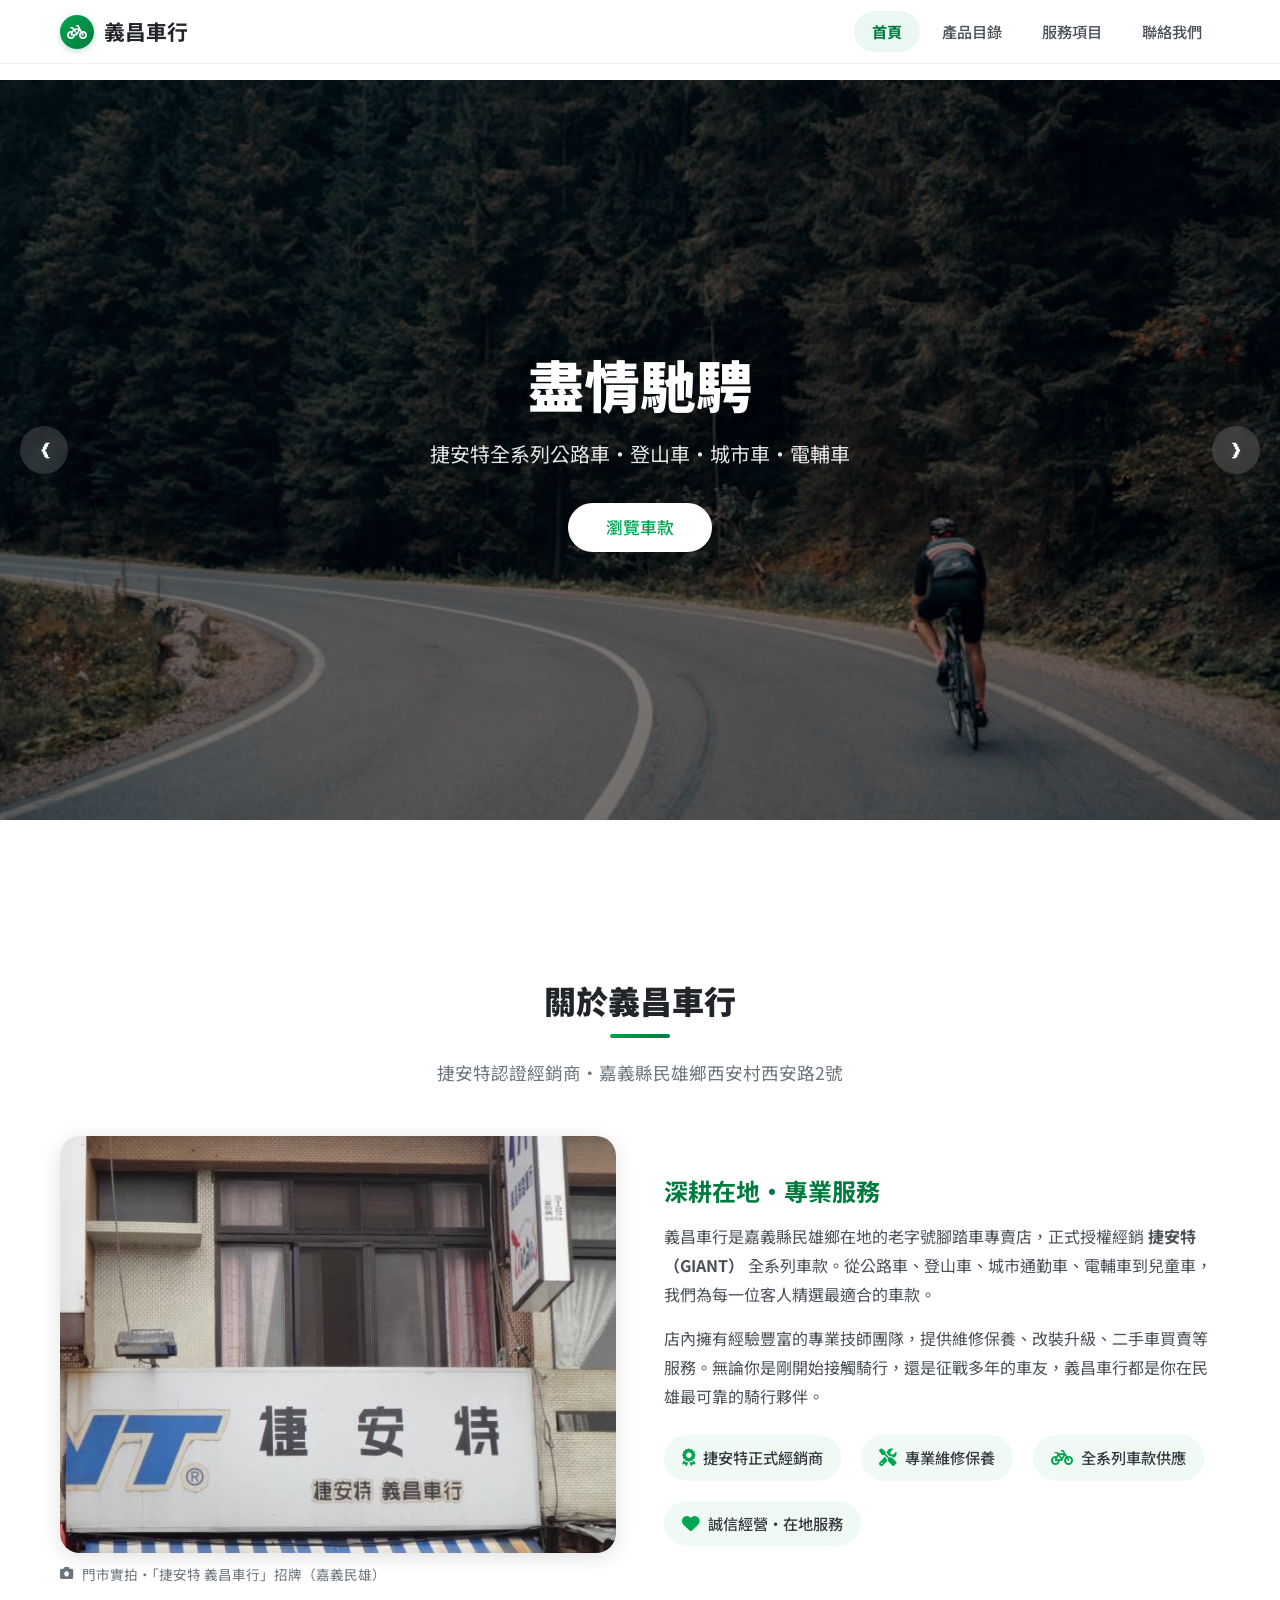
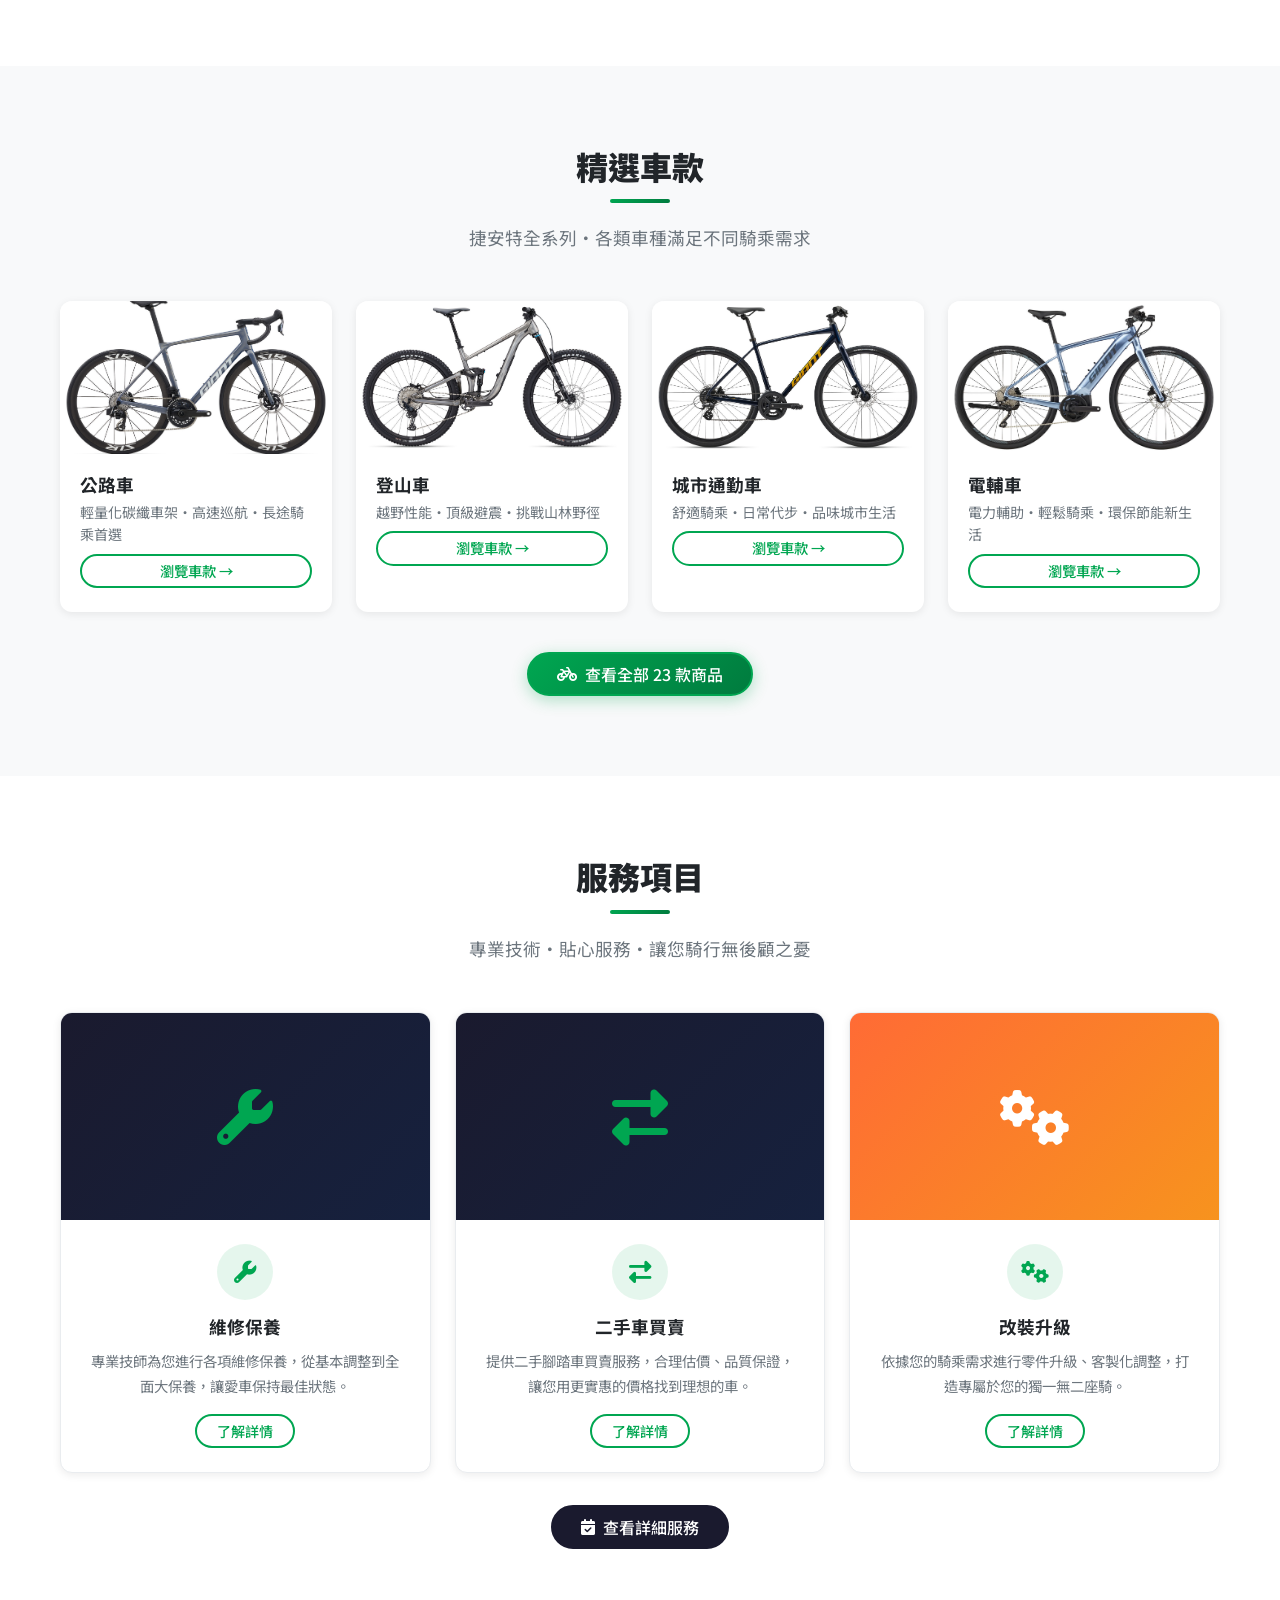
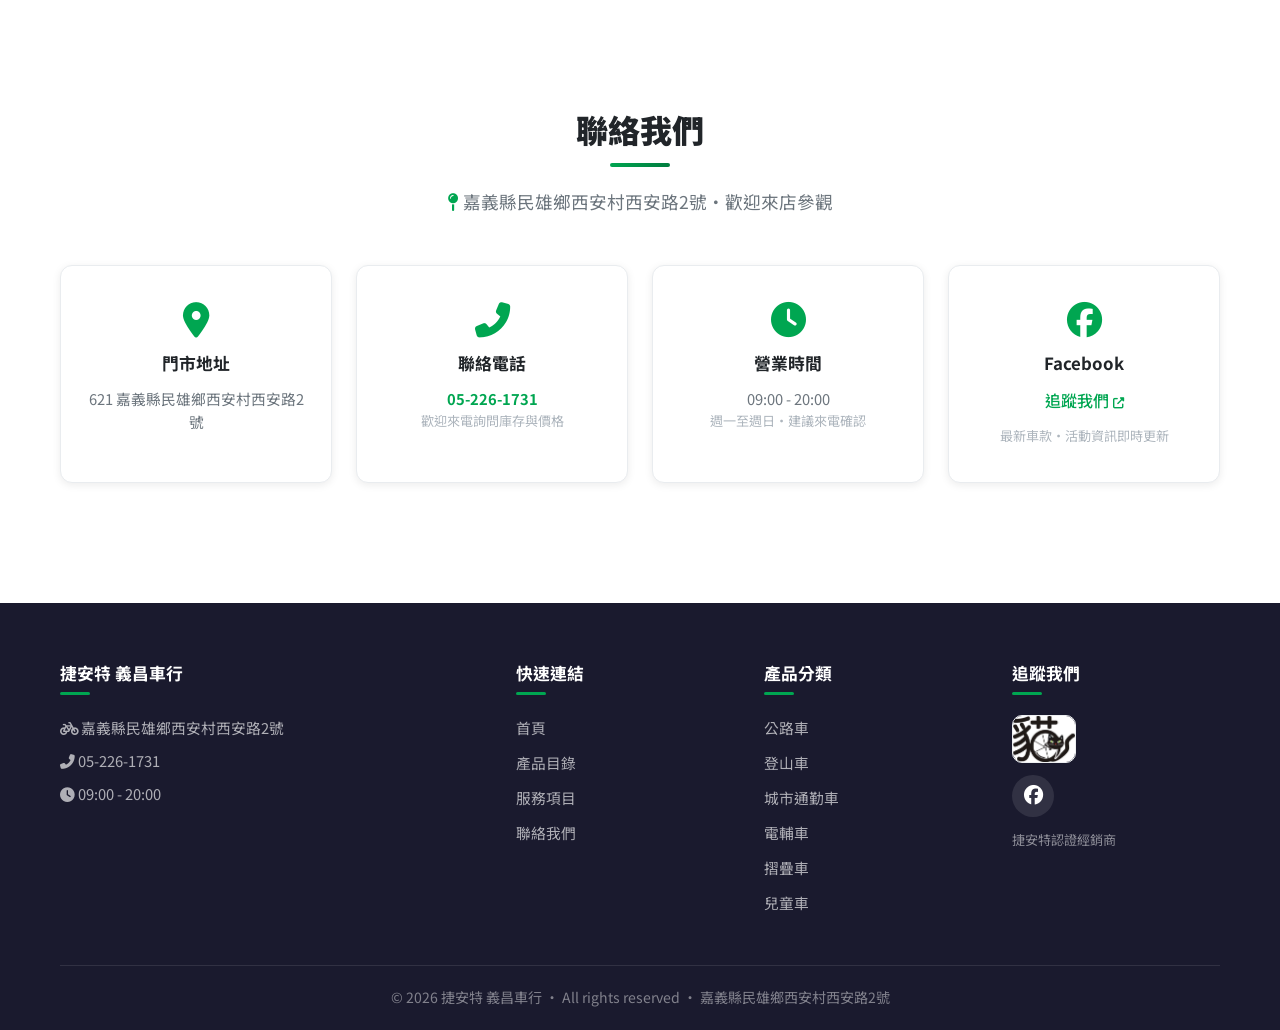
==== index.html @ a328e1e7 "FB 相簿挖寶：關於區換招牌門面實拍、頁尾加打貓車隊 logo，附來源" ====
<!DOCTYPE html>
<html lang="zh-TW">
<head>
    <meta charset="UTF-8">
    <meta name="viewport" content="width=device-width, initial-scale=1.0">
    <title>捷安特 義昌車行 - 嘉義民雄腳踏車和電動車專賣店</title>
    <link rel="stylesheet" href="styles.css">
    <link rel="stylesheet" href="https://cdnjs.cloudflare.com/ajax/libs/font-awesome/6.4.0/css/all.min.css">
    <link href="https://fonts.googleapis.com/css2?family=Noto+Sans+TC:wght@300;400;500;700;900&display=swap" rel="stylesheet">
</head>
<body>
    <!-- 導航欄 -->
    <nav class="navbar">
        <div class="container">
            <a href="index.html" class="logo">
                <span class="logo-icon"><i class="fas fa-bicycle"></i></span>
                <span class="logo-text">義昌車行</span>
            </a>
            <button class="mobile-menu-btn" onclick="toggleMenu()">
                <i class="fas fa-bars"></i>
            </button>
            <ul class="nav-links">
                <li><a href="index.html" class="active">首頁</a></li>
                <li><a href="products.html">產品目錄</a></li>
                <li><a href="services.html">服務項目</a></li>
                <li><a href="contact.html">聯絡我們</a></li>
            </ul>
        </div>
    </nav>

    <!-- Hero 輪播（使用車行實景照片） -->
    <section class="hero">
        <div class="hero-slider">
            <div class="hero-slide active" style="background-image: linear-gradient(rgba(0,0,0,0.5), rgba(0,0,0,0.6)), url('images/shop-photo.jpg'); background-size: cover; background-position: center;">
                <div class="hero-content">
                    <h1>捷安特 義昌車行</h1>
                    <p>嘉義民雄在地車行・專業腳踏車與電動車專賣店</p>
                    <a href="products.html" class="btn btn-primary">查看產品</a>
                    <a href="contact.html" class="btn btn-outline-light">門市位置</a>
                </div>
            </div>
            <div class="hero-slide" style="background-image: linear-gradient(rgba(0,0,0,0.4), rgba(0,0,0,0.5)), url('images/riding-forest.jpg'); background-size: cover; background-position: center;">
                <div class="hero-content">
                    <h1>盡情馳騁</h1>
                    <p>捷安特全系列公路車・登山車・城市車・電輔車</p>
                    <a href="products.html" class="btn btn-primary">瀏覽車款</a>
                </div>
            </div>
            <div class="hero-slide" style="background: linear-gradient(135deg, #00a651 0%, #007b3e 100%);">
                <div class="hero-content">
                    <h1>專業維修保養</h1>
                    <p>經驗豐富技師・原廠設備・讓您的愛車常保最佳狀態</p>
                    <a href="services.html" class="btn btn-primary">預約維修</a>
                </div>
            </div>
        </div>
        <button class="hero-prev" onclick="changeSlide(-1)">&#10094;</button>
        <button class="hero-next" onclick="changeSlide(1)">&#10095;</button>
        <div class="hero-dots">
            <span class="dot active" onclick="currentSlide(0)"></span>
            <span class="dot" onclick="currentSlide(1)"></span>
            <span class="dot" onclick="currentSlide(2)"></span>
        </div>
    </section>

    <!-- 店鋪簡介（附店內實景） -->
    <section class="about">
        <div class="container">
            <div class="section-header">
                <h2>關於義昌車行</h2>
                <p>捷安特認證經銷商・嘉義縣民雄鄉西安村西安路2號</p>
            </div>
            <div class="about-content">
                <div class="about-image">
                    <img src="images/shop-front-sign.jpg" alt="義昌車行門市招牌－捷安特義昌車行" class="about-photo">
                    <div class="photo-caption"><i class="fas fa-camera"></i> 門市實拍・「捷安特 義昌車行」招牌（嘉義民雄）</div>
                </div>
                <div class="about-text">
                    <h3>深耕在地・專業服務</h3>
                    <p>義昌車行是嘉義縣民雄鄉在地的老字號腳踏車專賣店，正式授權經銷 <strong>捷安特（GIANT）</strong> 全系列車款。從公路車、登山車、城市通勤車、電輔車到兒童車，我們為每一位客人精選最適合的車款。</p>
                    <p>店內擁有經驗豐富的專業技師團隊，提供維修保養、改裝升級、二手車買賣等服務。無論你是剛開始接觸騎行，還是征戰多年的車友，義昌車行都是你在民雄最可靠的騎行夥伴。</p>
                    <div class="about-features">
                        <div class="feature">
                            <i class="fas fa-award"></i>
                            <span>捷安特正式經銷商</span>
                        </div>
                        <div class="feature">
                            <i class="fas fa-tools"></i>
                            <span>專業維修保養</span>
                        </div>
                        <div class="feature">
                            <i class="fas fa-bicycle"></i>
                            <span>全系列車款供應</span>
                        </div>
                        <div class="feature">
                            <i class="fas fa-heart"></i>
                            <span>誠信經營・在地服務</span>
                        </div>
                    </div>
                </div>
            </div>
        </div>
    </section>

    <!-- 熱門商品（使用真實產品圖片） -->
    <section class="products-preview">
        <div class="container">
            <div class="section-header">
                <h2>精選車款</h2>
                <p>捷安特全系列・各類車種滿足不同騎乘需求</p>
            </div>
            <div class="product-grid">
                <div class="product-card">
                    <div class="product-image" style="background-image: url('images/road-1.jpg');">
                    </div>
                    <div class="product-info">
                        <h3>公路車</h3>
                        <p>輕量化碳纖車架・高速巡航・長途騎乘首選</p>
                        <a href="products.html#road" class="btn btn-outline">瀏覽車款 →</a>
                    </div>
                </div>
                <div class="product-card">
                    <div class="product-image" style="background-image: url('images/nx-trance-x1.jpg');">
                    </div>
                    <div class="product-info">
                        <h3>登山車</h3>
                        <p>越野性能・頂級避震・挑戰山林野徑</p>
                        <a href="products.html#mtb" class="btn btn-outline">瀏覽車款 →</a>
                    </div>
                </div>
                <div class="product-card">
                    <div class="product-image" style="background-image: url('images/nx-escape3.jpg');">
                    </div>
                    <div class="product-info">
                        <h3>城市通勤車</h3>
                        <p>舒適騎乘・日常代步・品味城市生活</p>
                        <a href="products.html#city" class="btn btn-outline">瀏覽車款 →</a>
                    </div>
                </div>
                <div class="product-card">
                    <div class="product-image" style="background-image: url('images/ebike-4.jpg');">
                    </div>
                    <div class="product-info">
                        <h3>電輔車</h3>
                        <p>電力輔助・輕鬆騎乘・環保節能新生活</p>
                        <a href="products.html#ebike" class="btn btn-outline">瀏覽車款 →</a>
                    </div>
                </div>
            </div>
            <div class="text-center">
                <a href="products.html" class="btn btn-primary"><i class="fas fa-bicycle"></i> 查看全部 23 款商品</a>
            </div>
        </div>
    </section>

    <!-- 服務項目（附真實圖片） -->
    <section class="services-preview">
        <div class="container">
            <div class="section-header">
                <h2>服務項目</h2>
                <p>專業技術・貼心服務・讓您騎行無後顧之憂</p>
            </div>
            <div class="services-grid-alt">
                <div class="service-card-wide">
                    <div class="service-card-image" style="background: linear-gradient(135deg, #1a1a2e, #16213e); display: flex; align-items: center; justify-content: center;">
                        <i class="fas fa-wrench" style="font-size: 3.5rem; color: var(--primary);"></i>
                    </div>
                    <div class="service-card-body">
                        <div class="service-icon-sm">
                            <i class="fas fa-wrench"></i>
                        </div>
                        <h3>維修保養</h3>
                        <p>專業技師為您進行各項維修保養，從基本調整到全面大保養，讓愛車保持最佳狀態。</p>
                        <a href="services.html#repair" class="btn btn-outline">了解詳情</a>
                    </div>
                </div>
                <div class="service-card-wide">
                    <div class="service-card-image" style="background: linear-gradient(135deg, #1a1a2e, #16213e); display: flex; align-items: center; justify-content: center;">
                        <i class="fas fa-exchange-alt" style="font-size: 3.5rem; color: var(--primary);"></i>
                    </div>
                    <div class="service-card-body">
                        <div class="service-icon-sm">
                            <i class="fas fa-exchange-alt"></i>
                        </div>
                        <h3>二手車買賣</h3>
                        <p>提供二手腳踏車買賣服務，合理估價、品質保證，讓您用更實惠的價格找到理想的車。</p>
                        <a href="services.html#trade" class="btn btn-outline">了解詳情</a>
                    </div>
                </div>
                <div class="service-card-wide">
                    <div class="service-card-image" style="background: linear-gradient(135deg, #ff6b35, #f7931e); display: flex; align-items: center; justify-content: center;">
                        <i class="fas fa-cogs" style="font-size: 3.5rem; color: #fff;"></i>
                    </div>
                    <div class="service-card-body">
                        <div class="service-icon-sm">
                            <i class="fas fa-cogs"></i>
                        </div>
                        <h3>改裝升級</h3>
                        <p>依據您的騎乘需求進行零件升級、客製化調整，打造專屬於您的獨一無二座騎。</p>
                        <a href="services.html#upgrade" class="btn btn-outline">了解詳情</a>
                    </div>
                </div>
            </div>
            <div class="text-center" style="margin-top: 32px;">
                <a href="services.html" class="btn btn-secondary"><i class="fas fa-calendar-check"></i> 查看詳細服務</a>
            </div>
        </div>
    </section>

    <!-- 營業資訊 -->
    <section class="contact-preview">
        <div class="container">
            <div class="section-header">
                <h2>聯絡我們</h2>
                <p><i class="fas fa-map-pin" style="color: var(--primary);"></i> 嘉義縣民雄鄉西安村西安路2號・歡迎來店參觀</p>
            </div>
            <div class="contact-grid">
                <div class="contact-card">
                    <i class="fas fa-map-marker-alt"></i>
                    <h3>門市地址</h3>
                    <p>621 嘉義縣民雄鄉西安村西安路2號</p>
                </div>
                <div class="contact-card">
                    <i class="fas fa-phone-alt"></i>
                    <h3>聯絡電話</h3>
                    <p><a href="tel:052261731"><strong>05-226-1731</strong></a></p>
                    <p style="font-size:0.82rem; color:var(--gray-400);">歡迎來電詢問庫存與價格</p>
                </div>
                <div class="contact-card">
                    <i class="fas fa-clock"></i>
                    <h3>營業時間</h3>
                    <p>09:00 - 20:00</p>
                    <p style="font-size:0.82rem; color:var(--gray-400);">週一至週日・建議來電確認</p>
                </div>
                <div class="contact-card">
                    <i class="fab fa-facebook"></i>
                    <h3>Facebook</h3>
                    <a href="https://www.facebook.com/MinXiongJiaoTaCheDian/" target="_blank">追蹤我們 <i class="fas fa-external-link-alt" style="font-size:0.7rem;"></i></a>
                    <p style="font-size:0.82rem; color:var(--gray-400);">最新車款・活動資訊即時更新</p>
                </div>
            </div>
        </div>
    </section>

    <!-- 頁尾 -->
    <footer>
        <div class="container">
            <div class="footer-content">
                <div class="footer-section">
                    <h4>捷安特 義昌車行</h4>
                    <p><i class="fas fa-bicycle"></i> 嘉義縣民雄鄉西安村西安路2號</p>
                    <p><i class="fas fa-phone-alt"></i> 05-226-1731</p>
                    <p><i class="fas fa-clock"></i> 09:00 - 20:00</p>
                </div>
                <div class="footer-section">
                    <h4>快速連結</h4>
                    <ul>
                        <li><a href="index.html">首頁</a></li>
                        <li><a href="products.html">產品目錄</a></li>
                        <li><a href="services.html">服務項目</a></li>
                        <li><a href="contact.html">聯絡我們</a></li>
                    </ul>
                </div>
                <div class="footer-section">
                    <h4>產品分類</h4>
                    <ul>
                        <li><a href="products.html#road">公路車</a></li>
                        <li><a href="products.html#mtb">登山車</a></li>
                        <li><a href="products.html#city">城市通勤車</a></li>
                        <li><a href="products.html#ebike">電輔車</a></li>
                        <li><a href="products.html#folding">摺疊車</a></li>
                        <li><a href="products.html#kids">兒童車</a></li>
                    </ul>
                </div>
                <div class="footer-section">
                    <h4>追蹤我們</h4>
                    <img src="images/damao-logo.jpg" alt="民雄打貓車隊 logo" class="footer-logo">
                    <div class="social-links">
                        <a href="https://www.facebook.com/MinXiongJiaoTaCheDian/" target="_blank"><i class="fab fa-facebook"></i></a>
                    </div>
                    <p style="margin-top:12px; font-size:0.82rem; color:rgba(255,255,255,0.5);">捷安特認證經銷商</p>
                </div>
            </div>
            <div class="footer-bottom">
                <p>&copy; 2026 捷安特 義昌車行 · All rights reserved · 嘉義縣民雄鄉西安村西安路2號</p>
            </div>
        </div>
    </footer>

    <script src="script.js"></script>
</body>
</html>
---- styles.css ----
/* ============================================================
   捷安特 義昌車行 — 完整響應式 CSS 樣式表
   GIANT Yichang Bike Shop — Complete Responsive Stylesheet
   ============================================================ */

/* ----- CSS Variables / 設計變數 ----- */
:root {
    --primary: #00a651;
    --primary-dark: #007b3e;
    --primary-light: #33c270;
    --primary-gradient: linear-gradient(135deg, #00a651 0%, #007b3e 100%);
    --dark: #1a1a2e;
    --dark-light: #16213e;
    --accent: #ff6b35;
    --accent-light: #f7931e;
    --white: #ffffff;
    --off-white: #f8f9fa;
    --gray-50: #f0f2f5;
    --gray-100: #e9ecef;
    --gray-200: #dee2e6;
    --gray-300: #ced4da;
    --gray-400: #adb5bd;
    --gray-500: #6c757d;
    --gray-600: #495057;
    --gray-700: #343a40;
    --gray-800: #212529;
    --shadow-sm: 0 2px 8px rgba(0, 0, 0, 0.08);
    --shadow-md: 0 4px 20px rgba(0, 0, 0, 0.12);
    --shadow-lg: 0 8px 40px rgba(0, 0, 0, 0.16);
    --shadow-primary: 0 4px 16px rgba(0, 166, 81, 0.3);
    --radius-sm: 8px;
    --radius-md: 12px;
    --radius-lg: 20px;
    --radius-full: 50px;
    --transition: 0.3s cubic-bezier(0.4, 0, 0.2, 1);
    --font-family: 'Noto Sans TC', -apple-system, BlinkMacSystemFont, 'Segoe UI', sans-serif;
    --navbar-height: 64px;
    --max-width: 1200px;
}

/* ----- Reset & Base / 重置與基礎 ----- */
*,
*::before,
*::after {
    margin: 0;
    padding: 0;
    box-sizing: border-box;
}

html {
    scroll-behavior: smooth;
    -webkit-text-size-adjust: 100%;
}

body {
    font-family: var(--font-family);
    font-size: 16px;
    line-height: 1.7;
    color: var(--gray-700);
    background: var(--white);
    overflow-x: hidden;
    -webkit-font-smoothing: antialiased;
    -moz-osx-font-smoothing: grayscale;
}

a {
    text-decoration: none;
    color: inherit;
    transition: color var(--transition);
}

ul {
    list-style: none;
}

img {
    max-width: 100%;
    height: auto;
    display: block;
}

/* ----- Container / 容器 ----- */
.container {
    width: 100%;
    max-width: var(--max-width);
    margin: 0 auto;
    padding: 0 20px;
}

/* ----- Typography / 排版 ----- */
h1, h2, h3, h4, h5, h6 {
    line-height: 1.3;
    font-weight: 700;
    color: var(--gray-800);
}

.section-header {
    text-align: center;
    margin-bottom: 48px;
}

.section-header h2 {
    font-size: 2rem;
    font-weight: 900;
    color: var(--gray-800);
    margin-bottom: 12px;
    position: relative;
    display: inline-block;
}

.section-header h2::after {
    content: '';
    display: block;
    width: 60px;
    height: 4px;
    background: var(--primary-gradient);
    border-radius: 2px;
    margin: 12px auto 0;
}

.section-header p {
    font-size: 1.1rem;
    color: var(--gray-500);
    margin-top: 8px;
}

.text-center {
    text-align: center;
}

/* ----- Buttons / 按鈕 ----- */
.btn {
    display: inline-flex;
    align-items: center;
    justify-content: center;
    gap: 8px;
    padding: 12px 28px;
    border-radius: var(--radius-full);
    font-family: var(--font-family);
    font-size: 1rem;
    font-weight: 500;
    line-height: 1;
    cursor: pointer;
    transition: all var(--transition);
    border: 2px solid transparent;
    white-space: nowrap;
}

.btn-primary {
    background: var(--primary-gradient);
    color: var(--white);
    border-color: var(--primary);
    box-shadow: var(--shadow-primary);
}

.btn-primary:hover {
    transform: translateY(-2px);
    box-shadow: 0 6px 24px rgba(0, 166, 81, 0.4);
    background: linear-gradient(135deg, #00b85a 0%, #008c45 100%);
}

.btn-secondary {
    background: var(--dark);
    color: var(--white);
    border-color: var(--dark);
}

.btn-secondary:hover {
    background: var(--dark-light);
    transform: translateY(-2px);
    box-shadow: var(--shadow-md);
}

.btn-outline {
    background: transparent;
    color: var(--primary);
    border-color: var(--primary);
}

.btn-outline:hover {
    background: var(--primary);
    color: var(--white);
    transform: translateY(-2px);
}

.btn-outline-light {
    background: transparent;
    color: var(--white);
    border-color: rgba(255, 255, 255, 0.7);
}

.btn-outline-light:hover {
    background: var(--white);
    color: var(--primary);
    border-color: var(--white);
    transform: translateY(-2px);
}

/* ============================================================
   NAVBAR / 導航欄
   ============================================================ */
.navbar {
    position: fixed;
    top: 0;
    left: 0;
    right: 0;
    height: var(--navbar-height);
    z-index: 1000;
    background: rgba(255, 255, 255, 0.95);
    backdrop-filter: blur(12px);
    -webkit-backdrop-filter: blur(12px);
    border-bottom: 1px solid rgba(0, 0, 0, 0.05);
    transition: background var(--transition), box-shadow var(--transition);
}

/* 滾動時加深背景 */
.navbar.scrolled {
    background: rgba(255, 255, 255, 0.98);
    box-shadow: 0 2px 20px rgba(0, 0, 0, 0.1);
}

.navbar .container {
    display: flex;
    align-items: center;
    justify-content: space-between;
    height: 100%;
}

/* Logo */
.logo {
    display: flex;
    align-items: center;
    gap: 10px;
    font-size: 1.3rem;
    font-weight: 700;
    color: var(--primary);
}

.logo-icon {
    display: inline-flex;
    align-items: center;
    justify-content: center;
    width: 34px;
    height: 34px;
    border-radius: 50%;
    background: linear-gradient(135deg, var(--primary) 0%, var(--primary-dark) 100%);
    color: var(--white);
    font-size: 1rem;
    box-shadow: 0 2px 6px rgba(0, 122, 61, 0.25);
}

.logo-text {
    color: var(--gray-800);
}

/* Navigation Links */
.nav-links {
    display: flex;
    align-items: center;
    gap: 4px;
}

.nav-links li a {
    display: block;
    padding: 8px 18px;
    font-size: 0.95rem;
    font-weight: 500;
    color: var(--gray-600);
    border-radius: var(--radius-full);
    transition: all var(--transition);
}

.nav-links li a:hover,
.nav-links li a.active {
    color: var(--primary);
    background: rgba(0, 166, 81, 0.08);
}

.nav-links li a.active {
    font-weight: 700;
    color: var(--primary-dark);
}

/* Mobile Menu Button */
.mobile-menu-btn {
    display: none;
    background: none;
    border: none;
    font-size: 1.4rem;
    color: var(--gray-700);
    cursor: pointer;
    padding: 8px;
    border-radius: var(--radius-sm);
    transition: background var(--transition);
}

.mobile-menu-btn:hover {
    background: var(--gray-50);
}

/* ============================================================
   HERO CAROUSEL / 主視覺輪播
   ============================================================ */
.hero {
    position: relative;
    width: 100%;
    height: 100vh;
    min-height: 500px;
    max-height: 900px;
    overflow: hidden;
    margin-top: 0;
}

.hero-slider {
    position: relative;
    width: 100%;
    height: 100%;
}

.hero-slide {
    position: absolute;
    top: 0;
    left: 0;
    width: 100%;
    height: 100%;
    display: flex;
    align-items: center;
    justify-content: center;
    opacity: 0;
    transition: opacity 0.8s ease;
    z-index: 1;
    background-size: cover;
    background-position: center;
}

.hero-slide.active {
    opacity: 1;
    z-index: 2;
}

.hero-content {
    text-align: center;
    padding: 0 24px;
    max-width: 700px;
    color: var(--white);
    animation: fadeInUp 0.8s ease forwards;
}

.hero-content h1 {
    font-size: clamp(2rem, 5vw, 3.5rem);
    font-weight: 900;
    color: var(--white);
    margin-bottom: 16px;
    text-shadow: 0 2px 10px rgba(0, 0, 0, 0.2);
}

.hero-content p {
    font-size: clamp(1rem, 2vw, 1.25rem);
    color: rgba(255, 255, 255, 0.9);
    margin-bottom: 32px;
    line-height: 1.7;
}

.hero-content .btn-primary {
    font-size: 1.05rem;
    padding: 14px 36px;
    background: var(--white);
    color: var(--primary);
    border-color: var(--white);
    box-shadow: var(--shadow-md);
}

.hero-content .btn-primary:hover {
    background: var(--gray-50);
    color: var(--primary-dark);
    transform: translateY(-3px);
    box-shadow: var(--shadow-lg);
}

/* Hero Navigation Arrows */
.hero-prev,
.hero-next {
    position: absolute;
    top: 50%;
    transform: translateY(-50%);
    z-index: 10;
    background: rgba(255, 255, 255, 0.15);
    backdrop-filter: blur(4px);
    color: var(--white);
    border: none;
    width: 48px;
    height: 48px;
    border-radius: 50%;
    font-size: 1.3rem;
    cursor: pointer;
    display: flex;
    align-items: center;
    justify-content: center;
    transition: all var(--transition);
}

.hero-prev:hover,
.hero-next:hover {
    background: rgba(255, 255, 255, 0.3);
    transform: translateY(-50%) scale(1.1);
}

.hero-prev { left: 20px; }
.hero-next { right: 20px; }

/* Hero Dots */
.hero-dots {
    position: absolute;
    bottom: 32px;
    left: 50%;
    transform: translateX(-50%);
    z-index: 10;
    display: flex;
    gap: 12px;
}

.dot {
    width: 12px;
    height: 12px;
    border-radius: 50%;
    background: rgba(255, 255, 255, 0.4);
    cursor: pointer;
    transition: all var(--transition);
}

.dot.active {
    background: var(--white);
    transform: scale(1.3);
    box-shadow: 0 0 10px rgba(255, 255, 255, 0.5);
}

/* ============================================================
   SECTIONS / 區塊通用
   ============================================================ */
section {
    padding: 80px 0;
}

.about,
.services-preview,
.contact-preview {
    background: var(--white);
}

.products-preview {
    background: var(--off-white);
}

/* ============================================================
   ABOUT / 關於我們
   ============================================================ */
.about-content {
    display: grid;
    grid-template-columns: 1fr 1fr;
    gap: 48px;
    align-items: center;
}

.about-image .image-placeholder {
    width: 100%;
    aspect-ratio: 4 / 3;
    background: var(--gray-50);
    border-radius: var(--radius-lg);
    display: flex;
    flex-direction: column;
    align-items: center;
    justify-content: center;
    gap: 16px;
    color: var(--gray-400);
    font-size: 1.1rem;
    font-weight: 500;
    border: 2px dashed var(--gray-200);
    transition: border-color var(--transition);
}

.about-image .image-placeholder i {
    font-size: 3rem;
    color: var(--primary);
}

.about-photo {
    width: 100%;
    max-height: 500px;
    border-radius: var(--radius-lg);
    object-fit: cover;
    object-position: center 30%;
    box-shadow: var(--shadow-md);
    transition: transform var(--transition);
}

.about-photo:hover {
    transform: scale(1.02);
}

.about-text h3 {
    font-size: 1.5rem;
    color: var(--primary-dark);
    margin-bottom: 16px;
}

.about-text p {
    color: var(--gray-600);
    margin-bottom: 16px;
    line-height: 1.8;
}

.about-features {
    display: flex;
    gap: 20px;
    margin-top: 24px;
    flex-wrap: wrap;
}

.feature {
    display: flex;
    align-items: center;
    gap: 8px;
    padding: 10px 18px;
    background: rgba(0, 166, 81, 0.06);
    border-radius: var(--radius-full);
    font-size: 0.95rem;
    font-weight: 500;
    color: var(--gray-700);
}

.feature i {
    color: var(--primary);
    font-size: 1.1rem;
}

/* ============================================================
   PRODUCT GRID / 商品網格 (4卡)
   ============================================================ */
.product-grid {
    display: grid;
    grid-template-columns: repeat(4, 1fr);
    gap: 24px;
    margin-bottom: 40px;
}

.product-card {
    background: var(--white);
    border-radius: var(--radius-md);
    overflow: hidden;
    box-shadow: var(--shadow-sm);
    transition: all var(--transition);
    cursor: pointer;
}

.product-card:hover {
    transform: translateY(-8px);
    box-shadow: var(--shadow-lg);
}

.product-image {
    background: var(--primary-gradient);
    padding: 40px 20px;
    display: flex;
    align-items: center;
    justify-content: center;
    aspect-ratio: 16 / 9;
    position: relative;
    overflow: hidden;
    background-size: cover;
    background-position: center;
    background-repeat: no-repeat;
}

.product-image i {
    font-size: 3.5rem;
    color: rgba(255, 255, 255, 0.9);
    transition: transform var(--transition);
}

.product-card:hover .product-image i {
    transform: scale(1.2);
}

.product-card:hover .product-image {
    transform: scale(1.03);
    transition: transform 0.5s ease;
}

/* 產品標籤徽章 */
.product-badge {
    position: absolute;
    top: 12px;
    right: 12px;
    background: var(--accent);
    color: var(--white);
    font-size: 0.75rem;
    font-weight: 700;
    padding: 4px 12px;
    border-radius: var(--radius-full);
    z-index: 2;
    box-shadow: 0 2px 8px rgba(255, 107, 53, 0.3);
    letter-spacing: 0.5px;
}

.product-badge:empty {
    display: none;
}

/* 產品副標題與規格 */
.product-subtitle {
    font-size: 0.82rem !important;
    color: var(--primary) !important;
    font-weight: 500 !important;
    margin-bottom: 4px !important;
}

.product-specs {
    list-style: none;
    margin: 12px 0 16px;
    padding: 0;
}

.product-specs li {
    font-size: 0.82rem;
    color: var(--gray-500);
    padding: 4px 0;
    display: flex;
    align-items: center;
    gap: 8px;
}

.product-specs li i {
    width: 16px;
    color: var(--primary);
    font-size: 0.78rem;
}

.product-price {
    font-size: 1.3rem;
    font-weight: 900;
    color: var(--accent);
    margin-bottom: 16px;
}

.product-info {
    padding: 20px 20px 24px;
}

.product-info h3 {
    font-size: 1.1rem;
    margin-bottom: 4px;
}

.product-info p {
    font-size: 0.88rem;
    color: var(--gray-500);
    margin-bottom: 8px;
    line-height: 1.6;
}

.product-info .btn-outline {
    padding: 8px 20px;
    font-size: 0.9rem;
    width: 100%;
    text-align: center;
}

/* 分類導覽列 */
.category-nav {
    background: var(--white);
    padding: 20px 0;
    border-bottom: 1px solid var(--gray-100);
    position: sticky;
    top: var(--navbar-height);
    z-index: 100;
    background: rgba(255, 255, 255, 0.97);
    backdrop-filter: blur(8px);
}

.category-tabs {
    display: flex;
    gap: 8px;
    overflow-x: auto;
    scrollbar-width: none;
    -ms-overflow-style: none;
    padding: 4px 0;
}

.category-tabs::-webkit-scrollbar {
    display: none;
}

.category-tab {
    display: inline-flex;
    align-items: center;
    gap: 6px;
    padding: 8px 18px;
    font-size: 0.88rem;
    font-weight: 500;
    color: var(--gray-600);
    background: var(--gray-50);
    border-radius: var(--radius-full);
    white-space: nowrap;
    transition: all var(--transition);
}

.category-tab:hover,
.category-tab:active {
    background: var(--primary);
    color: var(--white);
    transform: translateY(-1px);
}

/* 分類區塊標題 */
.product-category {
    padding: 60px 0;
    scroll-margin-top: 140px;
}

.product-category:nth-child(even) {
    background: var(--off-white);
}

/* ============================================================
   SERVICES GRID / 服務網格 (3卡)
   ============================================================ */
.services-grid {
    display: grid;
    grid-template-columns: repeat(3, 1fr);
    gap: 24px;
    margin-bottom: 40px;
}

.service-card {
    background: var(--white);
    border-radius: var(--radius-md);
    padding: 40px 28px;
    text-align: center;
    box-shadow: var(--shadow-sm);
    border: 1px solid var(--gray-100);
    transition: all var(--transition);
}

.service-card:hover {
    transform: translateY(-6px);
    box-shadow: var(--shadow-lg);
    border-color: var(--primary-light);
}

.service-icon {
    width: 72px;
    height: 72px;
    margin: 0 auto 20px;
    background: rgba(0, 166, 81, 0.1);
    border-radius: 50%;
    display: flex;
    align-items: center;
    justify-content: center;
    transition: all var(--transition);
}

.service-card:hover .service-icon {
    background: var(--primary-gradient);
}

.service-icon i {
    font-size: 1.8rem;
    color: var(--primary);
    transition: color var(--transition);
}

.service-card:hover .service-icon i {
    color: var(--white);
}

.service-card h3 {
    font-size: 1.15rem;
    margin-bottom: 12px;
}

.service-card p {
    font-size: 0.92rem;
    color: var(--gray-500);
    line-height: 1.7;
}

/* ============================================================
   CONTACT GRID / 聯絡資訊網格 (4卡)
   ============================================================ */
.contact-grid {
    display: grid;
    grid-template-columns: repeat(4, 1fr);
    gap: 24px;
    margin-bottom: 40px;
}

.contact-card {
    background: var(--white);
    border-radius: var(--radius-md);
    padding: 36px 24px;
    text-align: center;
    box-shadow: var(--shadow-sm);
    border: 1px solid var(--gray-100);
    transition: all var(--transition);
}

.contact-card:hover {
    transform: translateY(-6px);
    box-shadow: var(--shadow-md);
    border-color: var(--primary-light);
}

.contact-card i {
    font-size: 2.2rem;
    color: var(--primary);
    margin-bottom: 16px;
    transition: transform var(--transition);
}

.contact-card:hover i {
    transform: scale(1.15);
}

.contact-card h3 {
    font-size: 1.05rem;
    margin-bottom: 12px;
}

.contact-card p {
    font-size: 0.92rem;
    color: var(--gray-500);
    line-height: 1.6;
}

.contact-card a {
    color: var(--primary);
    font-weight: 500;
}

.contact-card a:hover {
    color: var(--primary-dark);
    text-decoration: underline;
}

/* ============================================================
   FOOTER / 頁尾
   ============================================================ */
footer {
    background: var(--dark);
    color: rgba(255, 255, 255, 0.85);
    padding: 60px 0 0;
}

.footer-content {
    display: grid;
    grid-template-columns: 2fr 1fr 1fr 1fr;
    gap: 40px;
    padding-bottom: 40px;
    border-bottom: 1px solid rgba(255, 255, 255, 0.1);
}

.footer-section h4 {
    color: var(--white);
    font-size: 1.05rem;
    margin-bottom: 20px;
    position: relative;
    padding-bottom: 10px;
}

.footer-section h4::after {
    content: '';
    position: absolute;
    bottom: 0;
    left: 0;
    width: 30px;
    height: 3px;
    background: var(--primary);
    border-radius: 2px;
}

.footer-section p {
    font-size: 0.92rem;
    line-height: 1.7;
    margin-bottom: 8px;
    color: rgba(255, 255, 255, 0.65);
}

.footer-section ul li {
    margin-bottom: 10px;
    font-size: 0.92rem;
}

.footer-section ul li a {
    color: rgba(255, 255, 255, 0.65);
    transition: color var(--transition);
}

.footer-section ul li a:hover {
    color: var(--primary-light);
}

.footer-section ul li i {
    width: 20px;
    color: var(--primary-light);
    margin-right: 6px;
}

.social-links {
    display: flex;
    gap: 12px;
}

.social-links a {
    display: flex;
    align-items: center;
    justify-content: center;
    width: 42px;
    height: 42px;
    border-radius: 50%;
    background: rgba(255, 255, 255, 0.1);
    color: var(--white);
    font-size: 1.2rem;
    transition: all var(--transition);
}

.social-links a:hover {
    background: var(--primary);
    transform: translateY(-3px);
}

.footer-bottom {
    text-align: center;
    padding: 20px 0;
    font-size: 0.88rem;
    color: rgba(255, 255, 255, 0.45);
}

/* ============================================================
   ANIMATIONS / 動畫
   ============================================================ */
@keyframes fadeInUp {
    from {
        opacity: 0;
        transform: translateY(30px);
    }
    to {
        opacity: 1;
        transform: translateY(0);
    }
}

/* ============================================================
   RESPONSIVE: TABLET (768–1024px) / 平板
   ============================================================ */
@media (max-width: 1024px) {
    .about-content {
        gap: 36px;
    }

    .product-grid {
        grid-template-columns: repeat(2, 1fr);
        gap: 20px;
    }

    .services-grid {
        grid-template-columns: repeat(2, 1fr);
    }

    .contact-grid {
        grid-template-columns: repeat(2, 1fr);
    }

    .footer-content {
        grid-template-columns: 1fr 1fr;
        gap: 32px;
    }
}

/* ============================================================
   RESPONSIVE: MOBILE (<768px) / 手機
   ============================================================ */
@media (max-width: 768px) {
    /* Container */
    .container {
        padding: 0 16px;
    }

    /* Typography */
    .section-header {
        margin-bottom: 32px;
    }

    .section-header h2 {
        font-size: 1.5rem;
    }

    .section-header p {
        font-size: 0.95rem;
    }

    /* Navbar */
    .mobile-menu-btn {
        display: block;
    }

    .nav-links {
        position: fixed;
        top: var(--navbar-height);
        left: 0;
        right: 0;
        background: var(--white);
        flex-direction: column;
        padding: 16px;
        gap: 4px;
        box-shadow: 0 8px 24px rgba(0, 0, 0, 0.12);
        transform: translateY(-110%);
        opacity: 0;
        transition: all var(--transition);
        z-index: 999;
        border-bottom: 2px solid var(--gray-50);
    }

    .nav-links.active {
        transform: translateY(0);
        opacity: 1;
    }

    .nav-links li a {
        padding: 14px 20px;
        font-size: 1rem;
        border-radius: var(--radius-sm);
    }

    /* Hero */
    .hero {
        height: 100vh;
        min-height: 400px;
    }

    .hero-content h1 {
        font-size: 1.8rem;
    }

    .hero-content p {
        font-size: 0.95rem;
    }

    .hero-content .btn-primary {
        padding: 12px 28px;
        font-size: 0.95rem;
    }

    .hero-prev,
    .hero-next {
        width: 40px;
        height: 40px;
        font-size: 1rem;
    }

    .hero-prev { left: 10px; }
    .hero-next { right: 10px; }

    .dot {
        width: 10px;
        height: 10px;
    }

    /* Sections */
    section {
        padding: 60px 0;
    }

    /* About */
    .about-content {
        grid-template-columns: 1fr;
        gap: 24px;
    }

    .about-features {
        flex-direction: column;
        gap: 10px;
    }

    .feature {
        width: 100%;
        justify-content: center;
    }

    /* Product Grid */
    .product-grid {
        grid-template-columns: 1fr;
        gap: 16px;
    }

    .product-image {
        padding: 32px 20px;
    }

    .product-image i {
        font-size: 2.8rem;
    }

    .product-badge {
        top: 8px;
        right: 8px;
        font-size: 0.7rem;
        padding: 3px 10px;
    }

    .product-info {
        padding: 16px;
    }

    .product-price {
        font-size: 1.15rem;
    }

    .product-specs li {
        font-size: 0.78rem;
    }

    /* Category nav mobile */
    .category-nav {
        padding: 12px 0;
        top: var(--navbar-height);
    }

    .category-tab {
        font-size: 0.8rem;
        padding: 6px 14px;
    }

    .product-category {
        padding: 40px 0;
        scroll-margin-top: 120px;
    }

    .services-grid-alt {
        grid-template-columns: 1fr;
        gap: 16px;
    }

    .service-card-body {
        padding: 20px 16px;
    }

    /* Services Grid */
    .services-grid {
        grid-template-columns: 1fr;
        gap: 16px;
    }

    .service-card {
        padding: 32px 20px;
    }

    /* Contact Grid */
    .contact-grid {
        grid-template-columns: 1fr 1fr;
        gap: 16px;
    }

    .contact-card {
        padding: 28px 16px;
    }

    .contact-card i {
        font-size: 1.8rem;
    }

    /* Footer */
    footer {
        padding: 40px 0 0;
    }

    .footer-content {
        grid-template-columns: 1fr;
        gap: 28px;
    }

    .footer-section h4::after {
        left: 50%;
        transform: translateX(-50%);
    }

    .footer-section {
        text-align: center;
    }

    .social-links {
        justify-content: center;
    }
}

/* ============================================================
   SMALL MOBILE (<480px)
   ============================================================ */
@media (max-width: 480px) {
    .contact-grid {
        grid-template-columns: 1fr;
    }

    .hero-content h1 {
        font-size: 1.5rem;
    }

    .btn {
        padding: 10px 22px;
        font-size: 0.9rem;
    }

    .logo {
        font-size: 1.1rem;
    }
}

/* ============================================================
   ACCESSIBILITY / 無障礙
   ============================================================ */
@media (prefers-reduced-motion: reduce) {
    *,
    *::before,
    *::after {
        animation-duration: 0.01ms !important;
        animation-iteration-count: 1 !important;
        transition-duration: 0.01ms !important;
        scroll-behavior: auto !important;
    }
}

/* Focus styles for keyboard navigation */
a:focus-visible,
button:focus-visible,
.btn:focus-visible {
    outline: 3px solid var(--primary);
    outline-offset: 2px;
}

/* ============================================================
   PAGE BANNER / 內頁橫幅
   ============================================================ */
.page-banner {
    background: var(--primary-gradient);
    padding: 120px 0 60px;
    text-align: center;
    margin-top: var(--navbar-height);
}

.page-banner h1 {
    font-size: clamp(1.8rem, 4vw, 2.8rem);
    font-weight: 900;
    color: var(--white);
    margin-bottom: 12px;
}

.page-banner p {
    font-size: clamp(0.95rem, 1.5vw, 1.15rem);
    color: rgba(255, 255, 255, 0.9);
    max-width: 600px;
    margin: 0 auto;
    line-height: 1.7;
}

/* 首頁服務項目 - 寬版卡片 */
.services-grid-alt {
    display: grid;
    grid-template-columns: repeat(3, 1fr);
    gap: 24px;
}

.service-card-wide {
    background: var(--white);
    border-radius: var(--radius-md);
    overflow: hidden;
    box-shadow: var(--shadow-sm);
    transition: all var(--transition);
    border: 1px solid var(--gray-100);
}

.service-card-wide:hover {
    transform: translateY(-6px);
    box-shadow: var(--shadow-lg);
    border-color: var(--primary-light);
}

.service-card-image {
    width: 100%;
    aspect-ratio: 16 / 9;
}

.service-card-body {
    padding: 24px;
    text-align: center;
}

.service-icon-sm {
    width: 56px;
    height: 56px;
    margin: 0 auto 16px;
    background: rgba(0, 166, 81, 0.1);
    border-radius: 50%;
    display: flex;
    align-items: center;
    justify-content: center;
    transition: all var(--transition);
}

.service-card-wide:hover .service-icon-sm {
    background: var(--primary-gradient);
}

.service-icon-sm i {
    font-size: 1.4rem;
    color: var(--primary);
    transition: color var(--transition);
}

.service-card-wide:hover .service-icon-sm i {
    color: var(--white);
}

.service-card-body h3 {
    font-size: 1.1rem;
    margin-bottom: 10px;
}

.service-card-body p {
    font-size: 0.9rem;
    color: var(--gray-500);
    line-height: 1.7;
    margin-bottom: 16px;
}

.service-card-body .btn-outline {
    padding: 8px 20px;
    font-size: 0.88rem;
}

/* ============================================================
   CTA SECTION / 行動呼籲區塊
   ============================================================ */
.cta-section {
    padding: 80px 0;
    text-align: center;
    color: var(--white);
}

.cta-section h2 {
    font-size: clamp(1.5rem, 3vw, 2rem);
    font-weight: 900;
    color: var(--white);
    margin-bottom: 16px;
}

.cta-section p {
    font-size: 1.05rem;
    color: rgba(255, 255, 255, 0.85);
    margin-bottom: 32px;
    max-width: 600px;
    margin-left: auto;
    margin-right: auto;
    line-height: 1.7;
}

.cta-buttons {
    display: flex;
    gap: 16px;
    justify-content: center;
    flex-wrap: wrap;
}

/* ============================================================
   SERVICE DETAIL / 服務詳細介紹
   ============================================================ */
.service-detail {
    padding: 80px 0;
    background: var(--white);
}

.service-detail-alt {
    background: var(--off-white);
}

.service-detail-content {
    display: grid;
    grid-template-columns: auto 1fr;
    gap: 48px;
    align-items: start;
}

.service-detail-icon {
    width: 120px;
    height: 120px;
    min-width: 120px;
    background: rgba(0, 166, 81, 0.1);
    border-radius: 50%;
    display: flex;
    align-items: center;
    justify-content: center;
    transition: all var(--transition);
}

.service-detail-icon i {
    font-size: 3rem;
    color: var(--primary);
}

.service-detail-text h2 {
    font-size: 1.8rem;
    font-weight: 900;
    color: var(--gray-800);
    margin-bottom: 16px;
}

.service-detail-text p {
    font-size: 1rem;
    color: var(--gray-600);
    line-height: 1.8;
    margin-bottom: 14px;
}

/* Price Reference */
.price-reference {
    background: var(--gray-50);
    border-radius: var(--radius-md);
    padding: 24px 28px;
    margin: 20px 0 24px;
    border: 1px solid var(--gray-200);
}

.price-reference h3 {
    font-size: 1.05rem;
    font-weight: 700;
    color: var(--primary-dark);
    margin-bottom: 16px;
    display: flex;
    align-items: center;
    gap: 8px;
}

.price-reference h3 i {
    color: var(--primary);
}

.price-reference ul {
    list-style: none;
}

.price-reference ul li {
    display: flex;
    justify-content: space-between;
    align-items: center;
    padding: 10px 0;
    border-bottom: 1px dashed var(--gray-200);
    font-size: 0.95rem;
    color: var(--gray-700);
}

.price-reference ul li:last-child {
    border-bottom: none;
}

.price-reference ul li span:last-child {
    font-weight: 700;
    color: var(--primary-dark);
}

/* ============================================================
   CONTACT SECTION / 聯絡我們頁面
   ============================================================ */
.contact-section {
    padding: 80px 0;
    background: var(--off-white);
}

.contact-wrapper {
    display: grid;
    grid-template-columns: 1fr 1fr;
    gap: 40px;
    align-items: start;
}

/* Info Column */
.contact-info-column {
    display: flex;
    flex-direction: column;
    gap: 28px;
}

.contact-info-card {
    background: var(--white);
    border-radius: var(--radius-md);
    padding: 32px;
    box-shadow: var(--shadow-sm);
    border: 1px solid var(--gray-100);
}

.contact-info-card h2 {
    font-size: 1.4rem;
    font-weight: 900;
    color: var(--gray-800);
    margin-bottom: 24px;
    padding-bottom: 12px;
    border-bottom: 3px solid var(--primary);
}

.contact-info-item {
    display: flex;
    gap: 16px;
    align-items: flex-start;
    margin-bottom: 20px;
}

.contact-info-item:last-child {
    margin-bottom: 0;
}

.contact-info-item i {
    width: 44px;
    height: 44px;
    min-width: 44px;
    background: rgba(0, 166, 81, 0.1);
    border-radius: 50%;
    display: flex;
    align-items: center;
    justify-content: center;
    font-size: 1.2rem;
    color: var(--primary);
}

.contact-info-item h3 {
    font-size: 0.95rem;
    font-weight: 700;
    color: var(--gray-700);
    margin-bottom: 4px;
}

.contact-info-item p {
    font-size: 0.95rem;
    color: var(--gray-500);
    line-height: 1.5;
}

.contact-info-item a {
    color: var(--primary);
    font-weight: 500;
}

.contact-info-item a:hover {
    color: var(--primary-dark);
    text-decoration: underline;
}

/* Social Buttons */
.contact-social {
    background: var(--white);
    border-radius: var(--radius-md);
    padding: 24px 32px;
    box-shadow: var(--shadow-sm);
    border: 1px solid var(--gray-100);
}

.contact-social h3 {
    font-size: 1.05rem;
    font-weight: 700;
    color: var(--gray-800);
    margin-bottom: 16px;
}

.contact-buttons {
    display: flex;
    flex-direction: column;
    gap: 12px;
}

.btn-social {
    width: 100%;
    justify-content: center;
    padding: 14px 20px;
    font-size: 1rem;
    border-radius: var(--radius-sm);
    border: none;
    color: var(--white);
}

.btn-facebook {
    background: #1877f2;
}

.btn-facebook:hover {
    background: #166fe5;
    transform: translateY(-2px);
    box-shadow: 0 4px 12px rgba(24, 119, 242, 0.3);
    color: var(--white);
}

.btn-line {
    background: #06c755;
}

.btn-line:hover {
    background: #05b34c;
    transform: translateY(-2px);
    box-shadow: 0 4px 12px rgba(6, 199, 85, 0.3);
    color: var(--white);
}

/* Google Maps */
.contact-map {
    background: var(--white);
    border-radius: var(--radius-md);
    padding: 24px 24px;
    box-shadow: var(--shadow-sm);
    border: 1px solid var(--gray-100);
}

.contact-map h3 {
    font-size: 1.05rem;
    font-weight: 700;
    color: var(--gray-800);
    margin-bottom: 16px;
}

.map-container {
    width: 100%;
    border-radius: var(--radius-sm);
    overflow: hidden;
}

.map-container iframe {
    width: 100%;
    height: 300px;
    border: none;
    display: block;
}

/* Contact Form */
.contact-form-column {
    display: flex;
    flex-direction: column;
}

.contact-form-card {
    background: var(--white);
    border-radius: var(--radius-md);
    padding: 36px;
    box-shadow: var(--shadow-sm);
    border: 1px solid var(--gray-100);
}

.contact-form-card h2 {
    font-size: 1.4rem;
    font-weight: 900;
    color: var(--gray-800);
    margin-bottom: 8px;
}

.contact-form-card > p {
    font-size: 0.95rem;
    color: var(--gray-500);
    margin-bottom: 24px;
}

.form-group {
    margin-bottom: 20px;
}

.form-group label {
    display: flex;
    align-items: center;
    gap: 6px;
    font-size: 0.95rem;
    font-weight: 500;
    color: var(--gray-700);
    margin-bottom: 8px;
}

.form-group label i {
    color: var(--primary);
    width: 18px;
}

.form-group input,
.form-group textarea {
    width: 100%;
    padding: 12px 16px;
    font-family: var(--font-family);
    font-size: 0.95rem;
    border: 2px solid var(--gray-200);
    border-radius: var(--radius-sm);
    background: var(--white);
    color: var(--gray-800);
    transition: border-color var(--transition), box-shadow var(--transition);
    outline: none;
}

.form-group input:focus,
.form-group textarea:focus {
    border-color: var(--primary);
    box-shadow: 0 0 0 3px rgba(0, 166, 81, 0.15);
}

.form-group input::placeholder,
.form-group textarea::placeholder {
    color: var(--gray-400);
}

.form-group textarea {
    resize: vertical;
    min-height: 120px;
}

.btn-block {
    width: 100%;
    justify-content: center;
    padding: 14px 28px;
    font-size: 1.05rem;
}

.form-notice {
    text-align: center;
    font-size: 0.85rem;
    color: var(--gray-400);
    margin-top: 12px;
}

.form-notice i {
    margin-right: 4px;
}

/* ============================================================
   RESPONSIVE: TABLET (768–1024px)
   ============================================================ */
@media (max-width: 1024px) {
    .service-detail-content {
        gap: 32px;
    }

    .service-detail-icon {
        width: 100px;
        height: 100px;
        min-width: 100px;
    }

    .service-detail-icon i {
        font-size: 2.5rem;
    }

    .contact-wrapper {
        grid-template-columns: 1fr;
        gap: 32px;
    }
}

/* ============================================================
   RESPONSIVE: MOBILE (<768px)
   ============================================================ */
@media (max-width: 768px) {
    .page-banner {
        padding: 100px 0 40px;
    }

    .service-detail {
        padding: 48px 0;
    }

    .service-detail-content {
        grid-template-columns: 1fr;
        gap: 20px;
        text-align: center;
    }

    .service-detail-icon {
        width: 80px;
        height: 80px;
        min-width: 80px;
        margin: 0 auto;
    }

    .service-detail-icon i {
        font-size: 2rem;
    }

    .service-detail-text h2 {
        font-size: 1.4rem;
    }

    .price-reference {
        padding: 20px;
        text-align: left;
    }

    .price-reference ul li {
        font-size: 0.88rem;
        flex-wrap: wrap;
        gap: 4px;
    }

    .contact-section {
        padding: 48px 0;
    }

    .contact-info-card,
    .contact-form-card {
        padding: 24px;
    }

    .contact-social {
        padding: 20px 24px;
    }

    .map-container iframe {
        height: 240px;
    }

    .contact-buttons {
        flex-direction: column;
    }

    .btn-social {
        padding: 12px 16px;
        font-size: 0.95rem;
    }
}

/* ============================================================
   SMALL MOBILE (<480px)
   ============================================================ */
@media (max-width: 480px) {
    .service-detail-text p {
        font-size: 0.92rem;
    }

    .price-reference ul li {
        flex-direction: column;
        align-items: flex-start;
        gap: 2px;
    }
}

/* ============================================================
   首頁「關於」門市資訊牌（取代佔位虛線卡）
   ============================================================ */
.store-panel {
    position: relative;
    overflow: hidden;
    display: flex;
    flex-direction: column;
    gap: 14px;
    min-height: 440px;
    padding: 40px 34px;
    border-radius: var(--radius-lg);
    background: linear-gradient(155deg, var(--primary) 0%, var(--primary-dark) 100%);
    color: var(--white);
    box-shadow: var(--shadow-md);
}

.store-panel::before {
    content: "🚴";
    position: absolute;
    right: -36px;
    bottom: -52px;
    font-size: 12rem;
    line-height: 1;
    opacity: 0.12;
    transform: rotate(-12deg);
    pointer-events: none;
}

.store-badge {
    align-self: flex-start;
    padding: 6px 14px;
    border: 1px solid rgba(255, 255, 255, 0.45);
    border-radius: var(--radius-full);
    background: rgba(255, 255, 255, 0.16);
    font-size: 0.84rem;
    font-weight: 600;
    letter-spacing: 0.04em;
}

.store-panel h3 {
    margin: 6px 0 0;
    font-size: clamp(1.4rem, 3vw, 1.9rem);
    font-weight: 900;
    color: var(--white);
}

.store-panel .store-sub {
    margin: 0;
    color: rgba(255, 255, 255, 0.88);
    font-size: 0.95rem;
}

.store-rows {
    display: flex;
    flex-direction: column;
    gap: 13px;
    margin-top: 6px;
}

.store-row {
    display: flex;
    gap: 12px;
    align-items: flex-start;
    font-size: 0.96rem;
    line-height: 1.6;
}

.store-row i {
    width: 20px;
    margin-top: 5px;
    text-align: center;
    opacity: 0.9;
}

.store-row small {
    color: rgba(255, 255, 255, 0.72);
    font-size: 0.82rem;
}

.store-row a {
    color: var(--white);
    font-weight: 700;
    text-decoration: underline;
    text-underline-offset: 3px;
}

.store-actions {
    display: flex;
    flex-wrap: wrap;
    gap: 12px;
    margin-top: 10px;
}

.store-panel .btn-outline {
    border-color: rgba(255, 255, 255, 0.75);
    color: var(--white);
    transition: background var(--transition), color var(--transition);
}

.store-panel .btn-outline:hover,
.store-panel .btn-outline:focus-visible {
    background: var(--white);
    color: var(--primary-dark);
}

.store-note {
    margin: auto 0 0;
    font-size: 0.78rem;
    color: rgba(255, 255, 255, 0.7);
}

@media (max-width: 768px) {
    .store-panel {
        min-height: 0;
        padding: 30px 24px;
    }

    .store-panel::before {
        font-size: 8rem;
    }
}
/* ============================================================
   服務項目頁：svc-card（側欄編號 + 內容）
   ============================================================ */
.svc-list {
    padding: 72px 0 40px;
    background: var(--gray-50, #f8f9fa);
}

.svc-card {
    display: grid;
    grid-template-columns: 210px 1fr;
    gap: 0;
    margin-bottom: 32px;
    overflow: hidden;
    background: var(--white);
    border: 1px solid #eef0f2;
    border-radius: var(--radius-lg);
    box-shadow: var(--shadow-sm, 0 2px 10px rgba(0,0,0,0.05));
    transition: transform var(--transition), box-shadow var(--transition);
}

.svc-card:hover {
    transform: translateY(-4px);
    box-shadow: var(--shadow-md);
}

.svc-side {
    display: flex;
    flex-direction: column;
    align-items: center;
    justify-content: center;
    gap: 18px;
    padding: 34px 18px;
    background: linear-gradient(160deg, var(--primary) 0%, var(--primary-dark) 100%);
    color: var(--white);
    text-align: center;
}

.svc-num {
    font-size: 2.6rem;
    font-weight: 900;
    line-height: 1;
    letter-spacing: 0.05em;
    opacity: 0.35;
}

.svc-icon i {
    font-size: 2.1rem;
}

.btn-svc {
    padding: 9px 16px;
    background: rgba(255,255,255,0.92);
    color: var(--primary-dark);
    border: none;
    font-size: 0.9rem;
    font-weight: 700;
    border-radius: var(--radius-full);
}

.btn-svc:hover {
    background: var(--white);
    transform: translateY(-2px);
}

.svc-body {
    padding: 30px 34px;
}

.svc-head {
    display: flex;
    flex-wrap: wrap;
    align-items: baseline;
    justify-content: space-between;
    gap: 10px;
    margin-bottom: 10px;
}

.svc-head h2 {
    font-size: 1.5rem;
    font-weight: 800;
    color: var(--primary-dark);
}

.svc-price {
    padding: 5px 14px;
    background: rgba(0,166,81,0.08);
    border: 1px dashed rgba(0,166,81,0.4);
    border-radius: var(--radius-full);
    color: var(--primary-dark);
    font-size: 0.85rem;
    font-weight: 600;
}

.svc-body > p {
    color: var(--gray-600);
    line-height: 1.8;
    margin-bottom: 16px;
}

.svc-items {
    display: grid;
    grid-template-columns: repeat(2, minmax(0, 1fr));
    gap: 10px 20px;
    margin-bottom: 20px;
    padding: 0;
    list-style: none;
}

.svc-items li {
    display: flex;
    gap: 9px;
    align-items: flex-start;
    font-size: 0.93rem;
    color: var(--gray-700);
    line-height: 1.6;
}

.svc-items li i {
    margin-top: 4px;
    color: var(--primary);
}

.svc-actions {
    display: flex;
    flex-wrap: wrap;
    gap: 12px;
}

/* CTA 內欄 */
.cta-inner {
    display: flex;
    flex-wrap: wrap;
    align-items: center;
    justify-content: space-between;
    gap: 22px;
    text-align: left;
}

.cta-copy h2 { color: #fff; margin-bottom: 8px; }
.cta-copy p { color: rgba(255,255,255,0.9); margin-bottom: 0; }

.cta-actions { display: flex; flex-wrap: wrap; gap: 14px; }

.btn-cta-light {
    background: #fff;
    color: var(--primary-dark);
    border-color: #fff;
    font-weight: 700;
    padding: 14px 26px;
}

.btn-cta-outline {
    background: transparent;
    color: #fff;
    border: 1.5px solid rgba(255,255,255,0.8);
    padding: 14px 26px;
}

.btn-cta-outline:hover { background: #fff; color: var(--primary-dark); }

@media (max-width: 868px) {
    .svc-card { grid-template-columns: 1fr; }
    .svc-side { flex-direction: row; justify-content: space-between; padding: 18px 22px; }
    .svc-num { font-size: 1.8rem; }
    .svc-body { padding: 24px 22px; }
    .svc-items { grid-template-columns: 1fr; }
}

/* ============================================================
   聯絡我們頁：兩欄（資訊清單 + 地圖）／表單配說明
   ============================================================ */
.contact-main { padding: 64px 0; }

.contact-layout {
    display: grid;
    grid-template-columns: 1fr 1.05fr;
    gap: 36px;
    align-items: start;
}

.pane-head {
    margin-bottom: 18px;
}

.pane-head h2 {
    font-size: 1.4rem;
    font-weight: 800;
    color: var(--primary-dark);
    position: relative;
    padding-left: 14px;
}

.pane-head h2::before {
    content: "";
    position: absolute;
    left: 0;
    top: 4px;
    bottom: 4px;
    width: 5px;
    border-radius: 4px;
    background: var(--primary);
}

.pane-head p {
    margin: 6px 0 0;
    padding-left: 14px;
    color: var(--gray-500, #888);
    font-size: 0.92rem;
}

.contact-list {
    list-style: none;
    margin: 0 0 22px;
    padding: 0;
    background: var(--white);
    border: 1px solid #eef0f2;
    border-radius: var(--radius-lg);
    overflow: hidden;
    box-shadow: var(--shadow-sm, 0 2px 10px rgba(0,0,0,0.05));
}

.contact-list li {
    display: flex;
    align-items: center;
    gap: 14px;
    padding: 16px 18px;
    border-bottom: 1px solid #f1f3f5;
}

.contact-list li:last-child { border-bottom: none; }

.cl-icon {
    flex: 0 0 42px;
    height: 42px;
    display: flex;
    align-items: center;
    justify-content: center;
    border-radius: 12px;
    background: rgba(0,166,81,0.08);
    color: var(--primary);
    font-size: 1.05rem;
}

.cl-body { flex: 1; min-width: 0; }
.cl-body strong { display: block; font-size: 0.95rem; color: var(--gray-800, #333); }
.cl-body span { font-size: 0.9rem; color: var(--gray-600); line-height: 1.6; }

.line-card {
    display: flex;
    flex-wrap: wrap;
    align-items: center;
    justify-content: space-between;
    gap: 14px;
    padding: 20px 22px;
    border-radius: var(--radius-lg);
    background: linear-gradient(135deg, #00c300 0%, #009900 100%);
    color: #fff;
    box-shadow: var(--shadow-sm);
}

.line-copy { display: flex; align-items: center; gap: 14px; }
.line-copy > i { font-size: 2.2rem; }
.line-copy strong { display: block; font-size: 1.02rem; }
.line-copy span { font-size: 0.86rem; opacity: 0.92; }

.btn-line {
    background: #fff;
    color: #06a506;
    border: none;
    font-weight: 700;
    padding: 11px 22px;
}

.map-btn { margin-top: 14px; width: 100%; justify-content: center; }

/* 表單區 */
.contact-form-section {
    padding: 56px 0 72px;
    background: var(--gray-50, #f8f9fa);
}

.form-layout {
    display: grid;
    grid-template-columns: 1fr 1.1fr;
    gap: 40px;
    align-items: start;
}

.form-intro h2 {
    font-size: 1.5rem;
    font-weight: 800;
    color: var(--primary-dark);
    margin-bottom: 10px;
}

.form-intro > p {
    color: var(--gray-600);
    line-height: 1.8;
    margin-bottom: 18px;
}

.form-notes {
    list-style: none;
    margin: 0;
    padding: 0;
    display: flex;
    flex-direction: column;
    gap: 12px;
}

.form-notes li {
    display: flex;
    gap: 10px;
    align-items: center;
    font-size: 0.93rem;
    color: var(--gray-700);
    background: #fff;
    border: 1px solid #eef0f2;
    border-radius: 12px;
    padding: 12px 16px;
}

.form-notes li i { color: var(--primary); width: 18px; text-align: center; }
.form-notes li a { color: var(--primary-dark); font-weight: 700; text-decoration: underline; text-underline-offset: 3px; }

@media (max-width: 868px) {
    .contact-layout, .form-layout { grid-template-columns: 1fr; }
    .line-card { flex-direction: column; align-items: flex-start; }
}

/* 門市照片說明條 */
.photo-caption {
    display: flex;
    align-items: center;
    gap: 8px;
    margin-top: 10px;
    font-size: 0.85rem;
    color: var(--gray-500, #888);
}

/* 頁尾打貓 logo */
.footer-logo {
    display: block;
    width: 64px;
    height: auto;
    margin-bottom: 12px;
    border-radius: 10px;
    border: 1px solid #eef0f2;
}
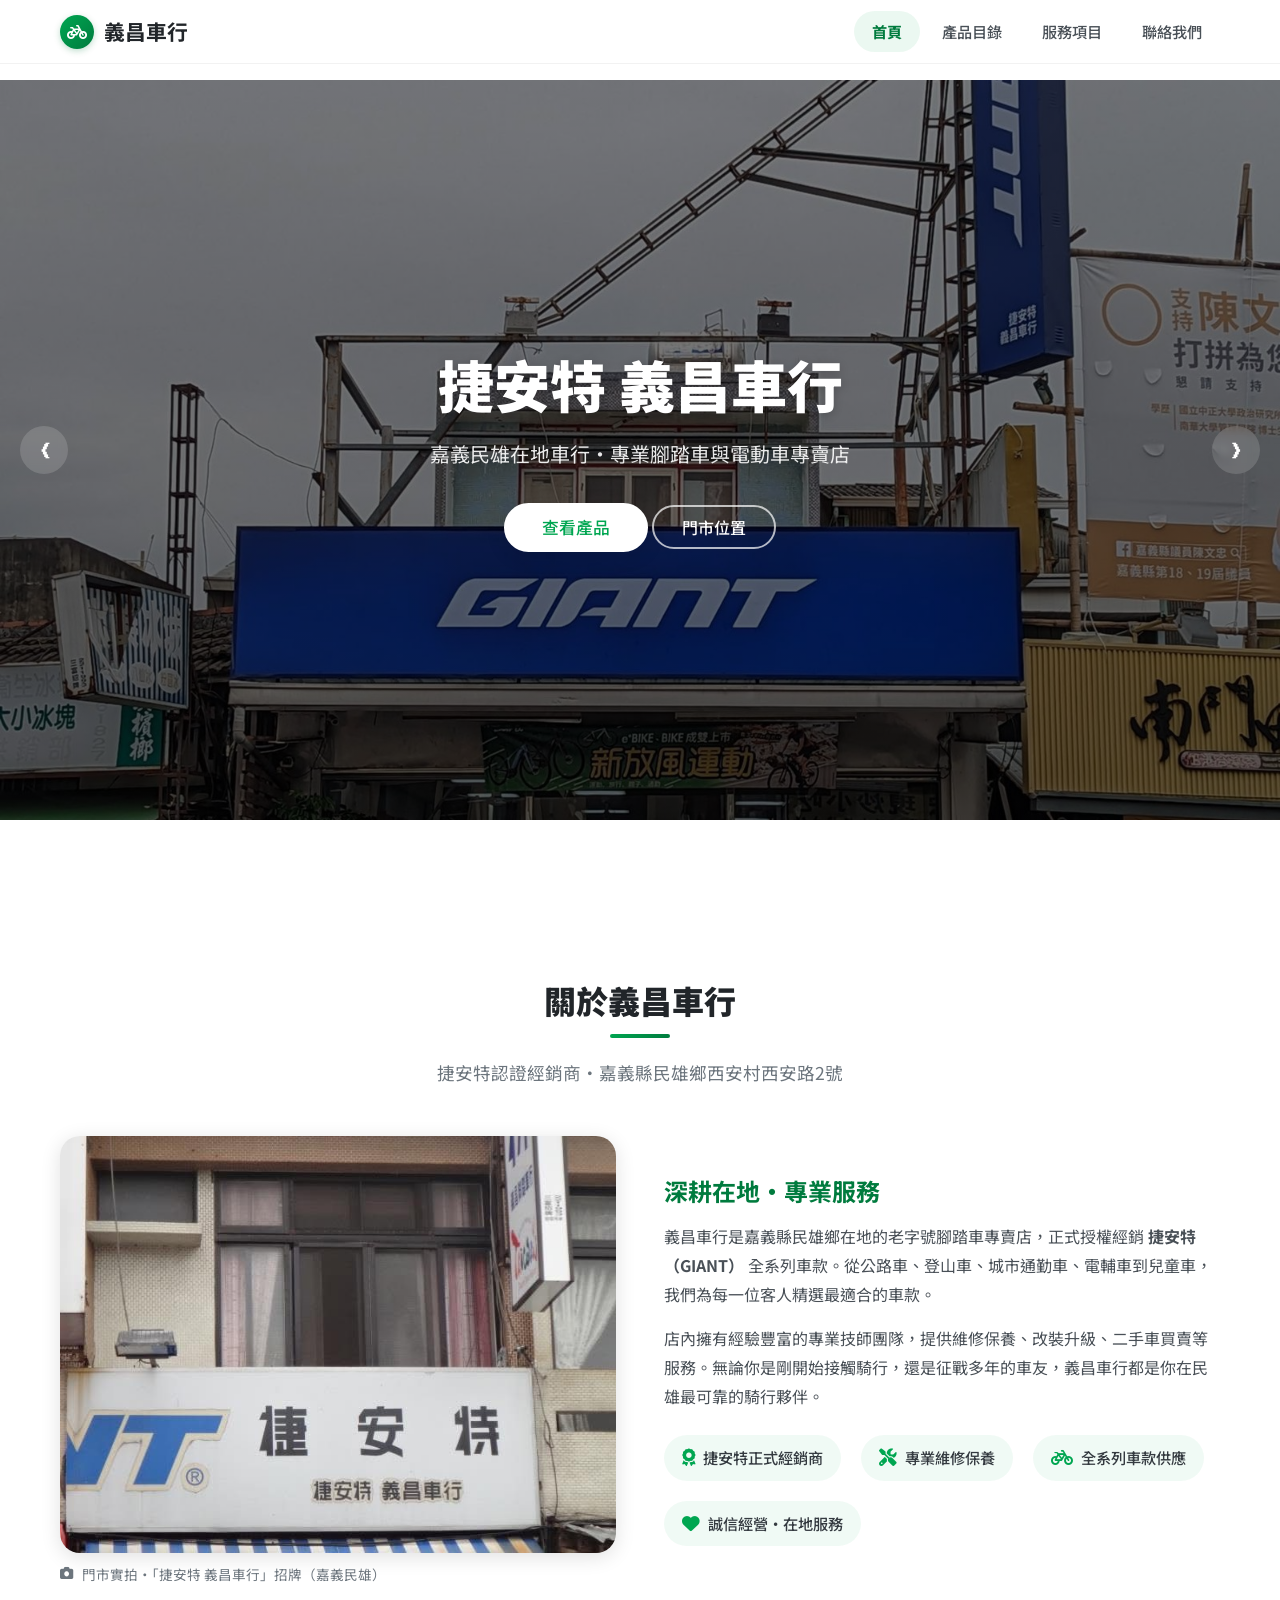
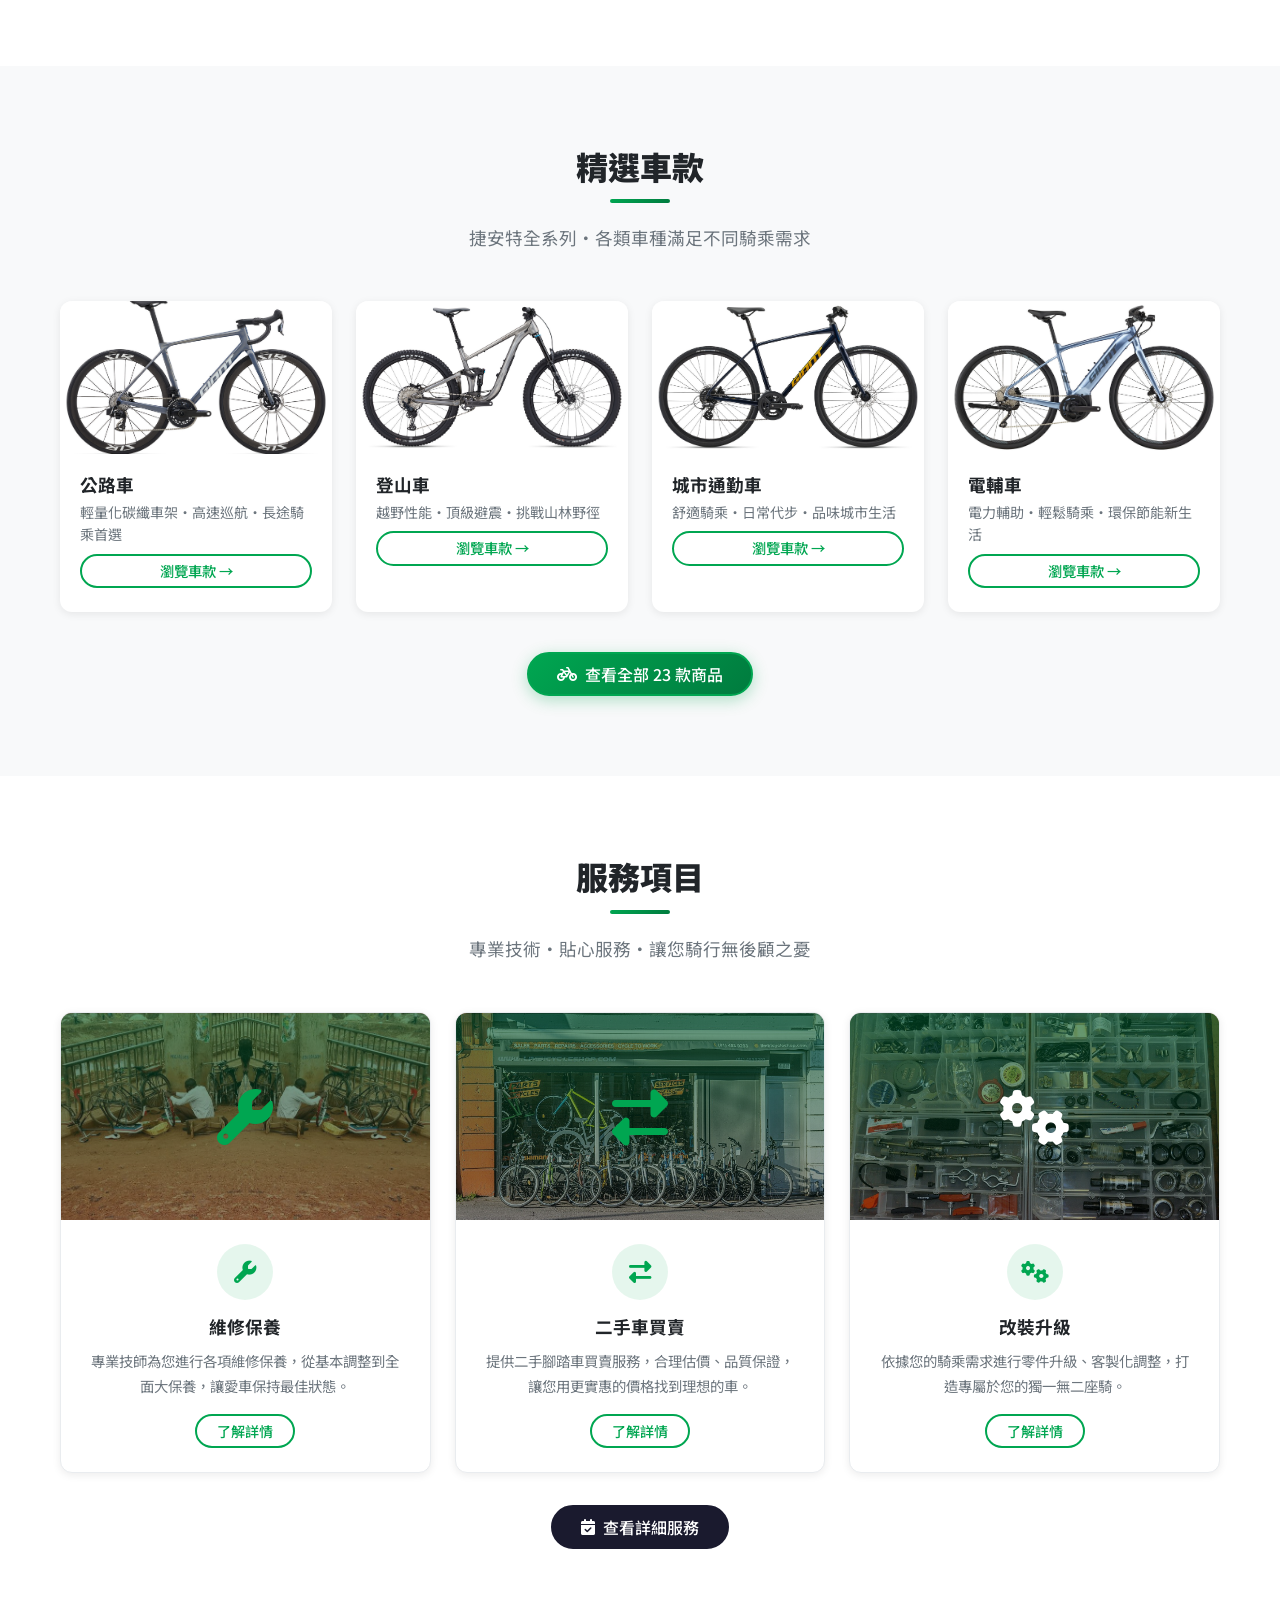
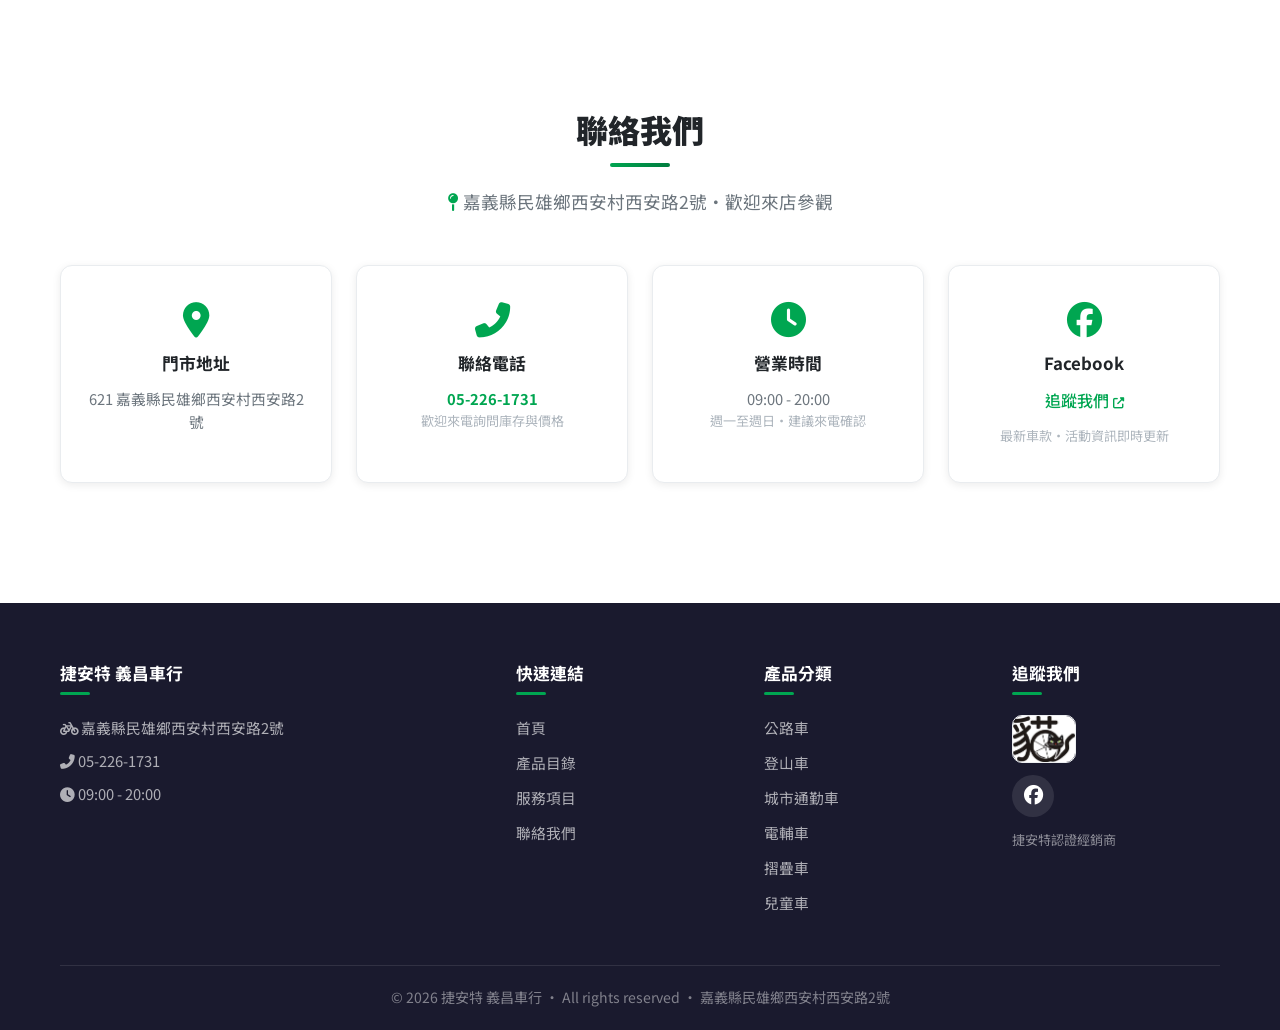
==== commit 4f667e8c: "服務項目頁與首頁預覽加示意照片（技師維修/車行/零件，CC 附來源），深綠疊層保字體可讀" ====
--- a/index.html
+++ b/index.html
@@ -162,7 +162,7 @@
             </div>
             <div class="services-grid-alt">
                 <div class="service-card-wide">
-                    <div class="service-card-image" style="background: linear-gradient(135deg, #1a1a2e, #16213e); display: flex; align-items: center; justify-content: center;">
+                    <div class="service-card-image" style="background: linear-gradient(rgba(0,86,43,0.62), rgba(0,0,0,0.40)), url('images/svc-repair.jpg'); background-size: cover; background-position: center; display: flex; align-items: center; justify-content: center;">
                         <i class="fas fa-wrench" style="font-size: 3.5rem; color: var(--primary);"></i>
                     </div>
                     <div class="service-card-body">
@@ -175,7 +175,7 @@
                     </div>
                 </div>
                 <div class="service-card-wide">
-                    <div class="service-card-image" style="background: linear-gradient(135deg, #1a1a2e, #16213e); display: flex; align-items: center; justify-content: center;">
+                    <div class="service-card-image" style="background: linear-gradient(rgba(0,86,43,0.62), rgba(0,0,0,0.40)), url('images/svc-trade.jpg'); background-size: cover; background-position: center; display: flex; align-items: center; justify-content: center;">
                         <i class="fas fa-exchange-alt" style="font-size: 3.5rem; color: var(--primary);"></i>
                     </div>
                     <div class="service-card-body">
@@ -188,7 +188,7 @@
                     </div>
                 </div>
                 <div class="service-card-wide">
-                    <div class="service-card-image" style="background: linear-gradient(135deg, #ff6b35, #f7931e); display: flex; align-items: center; justify-content: center;">
+                    <div class="service-card-image" style="background: linear-gradient(rgba(0,86,43,0.62), rgba(0,0,0,0.40)), url('images/svc-upgrade.jpg'); background-size: cover; background-position: center; display: flex; align-items: center; justify-content: center;">
                         <i class="fas fa-cogs" style="font-size: 3.5rem; color: #fff;"></i>
                     </div>
                     <div class="service-card-body">
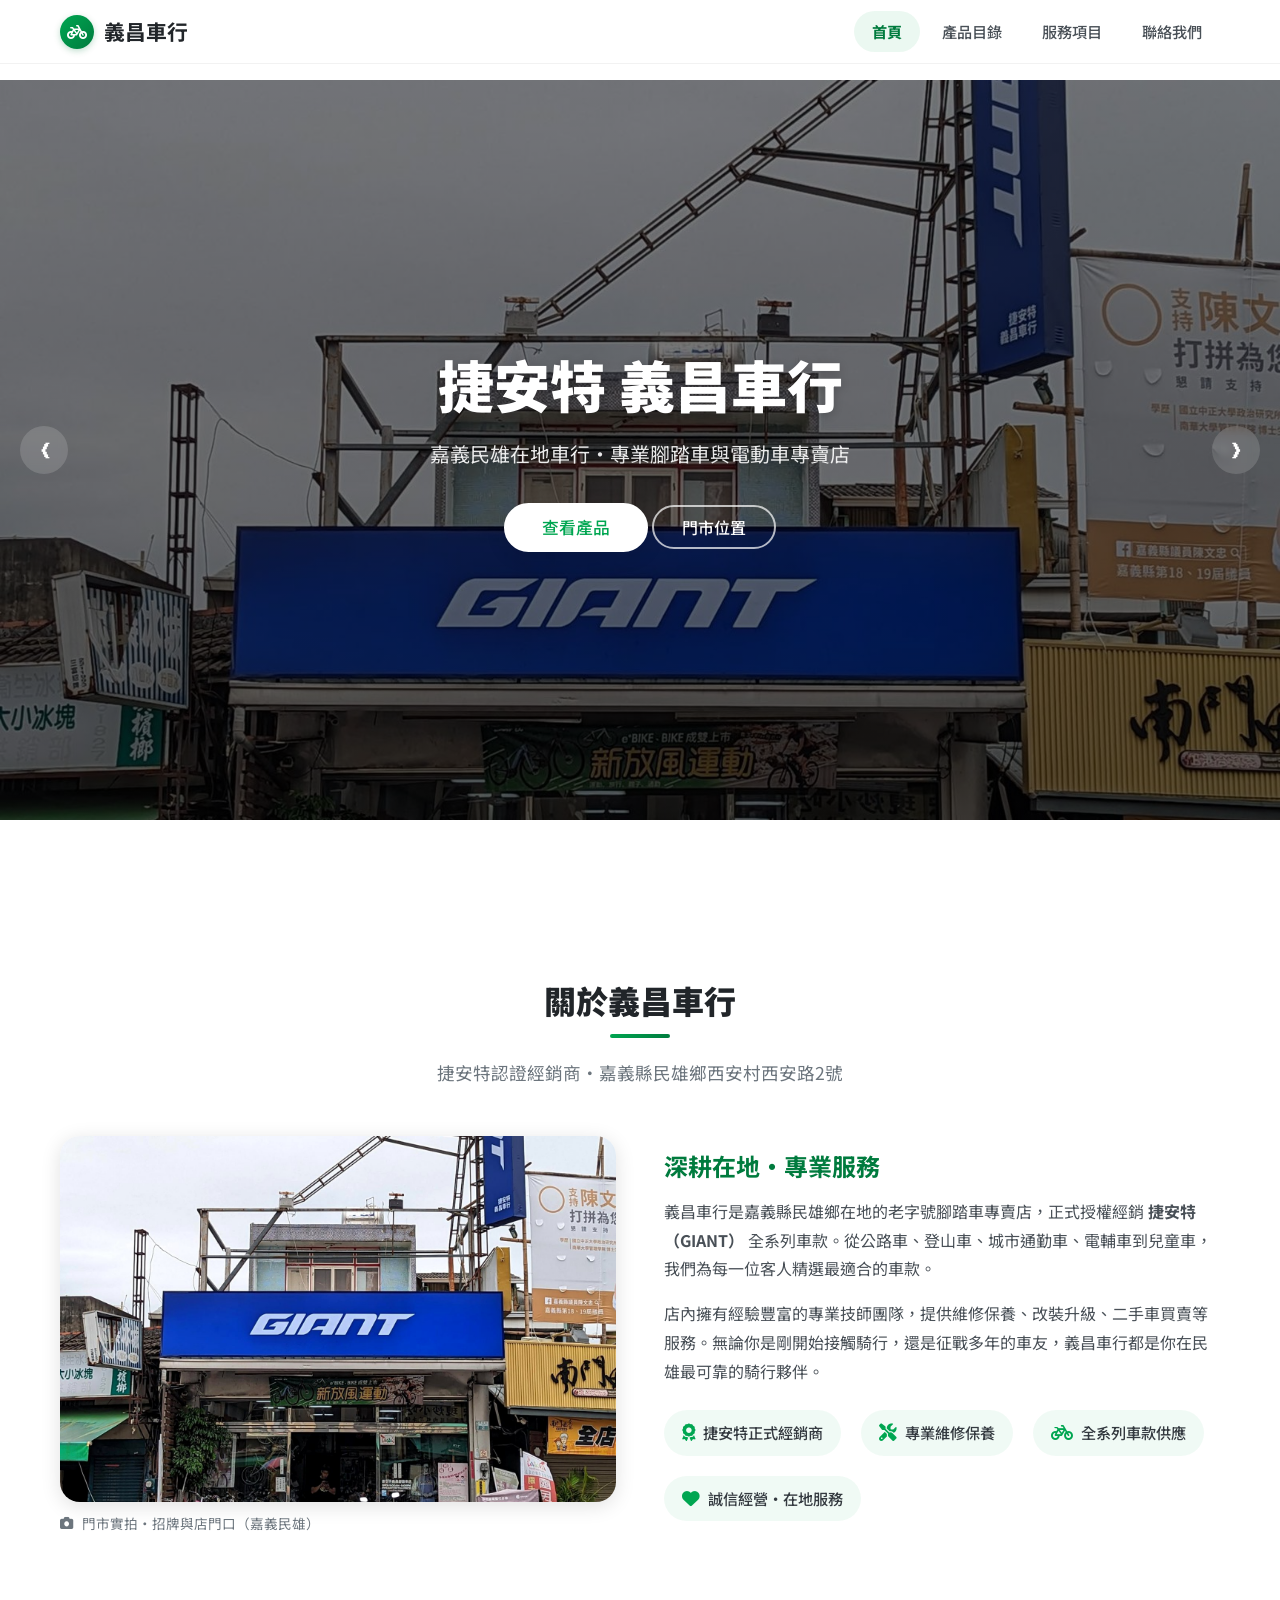
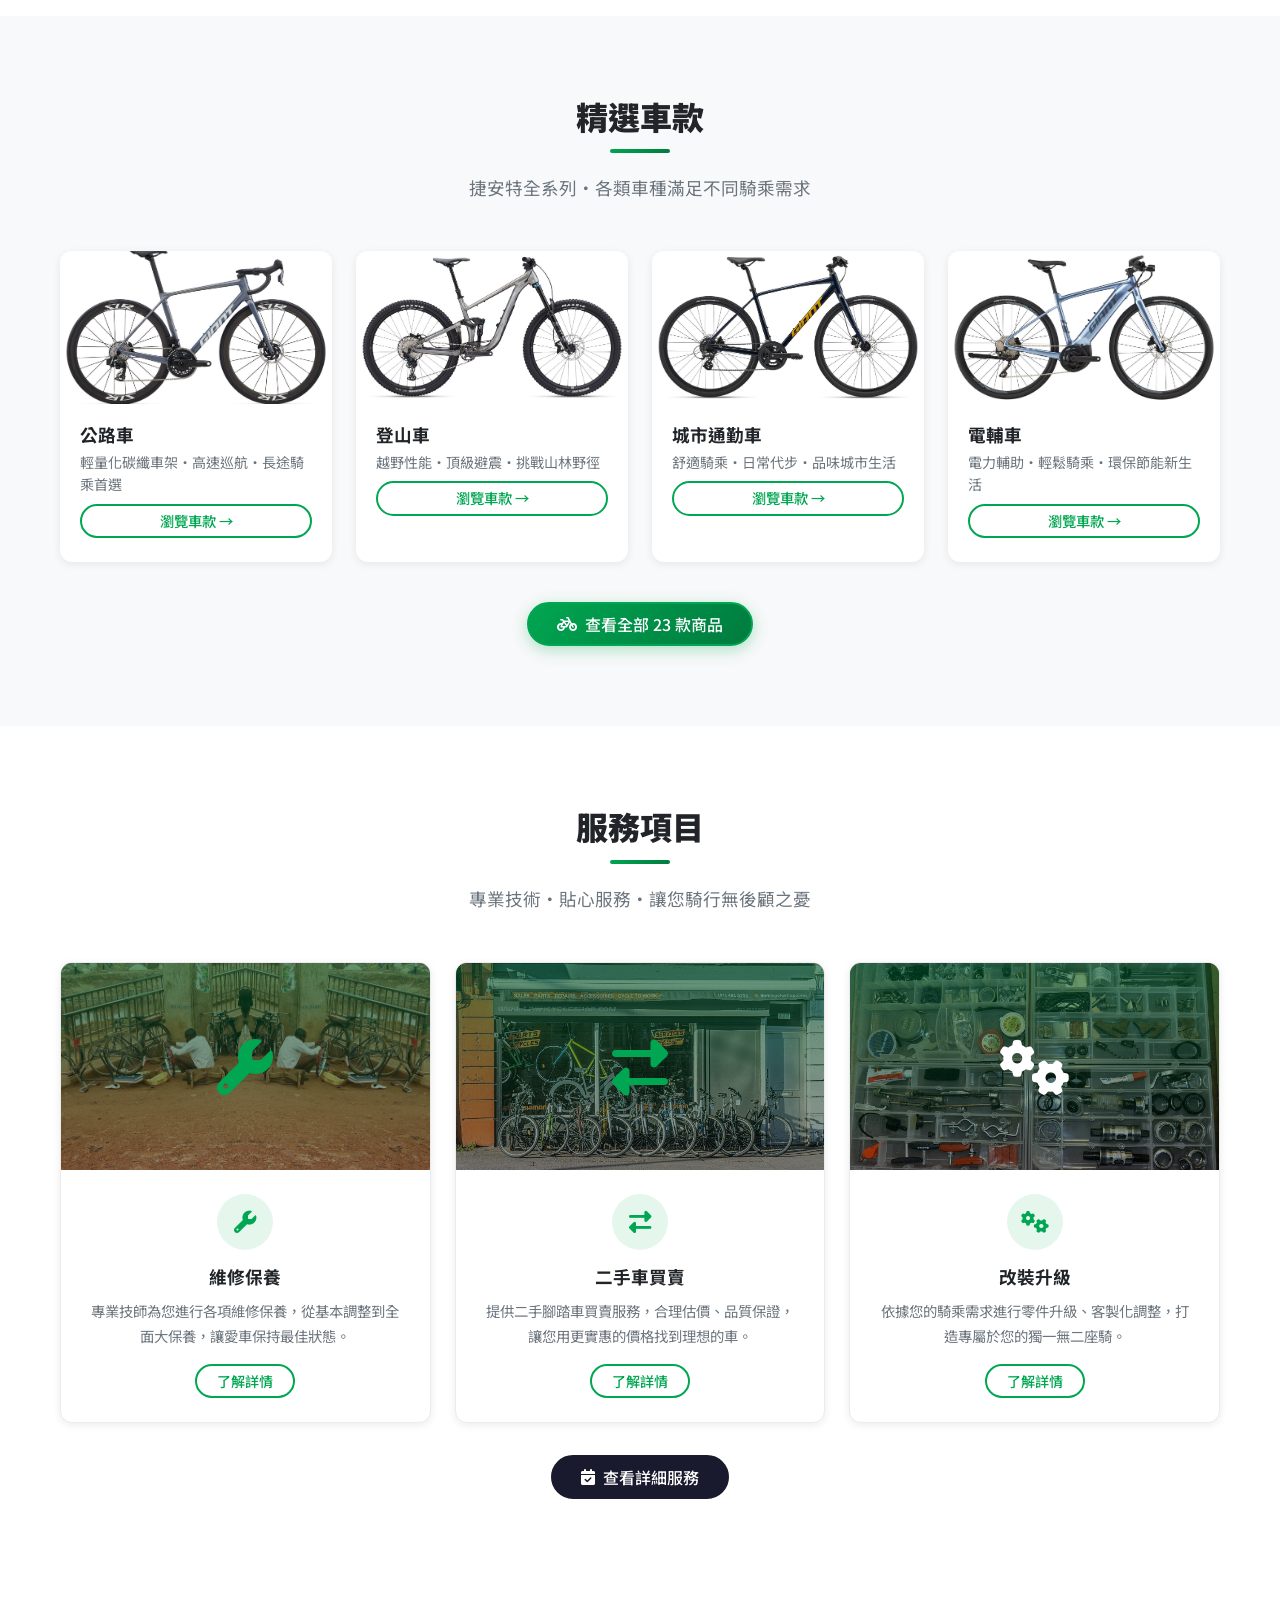
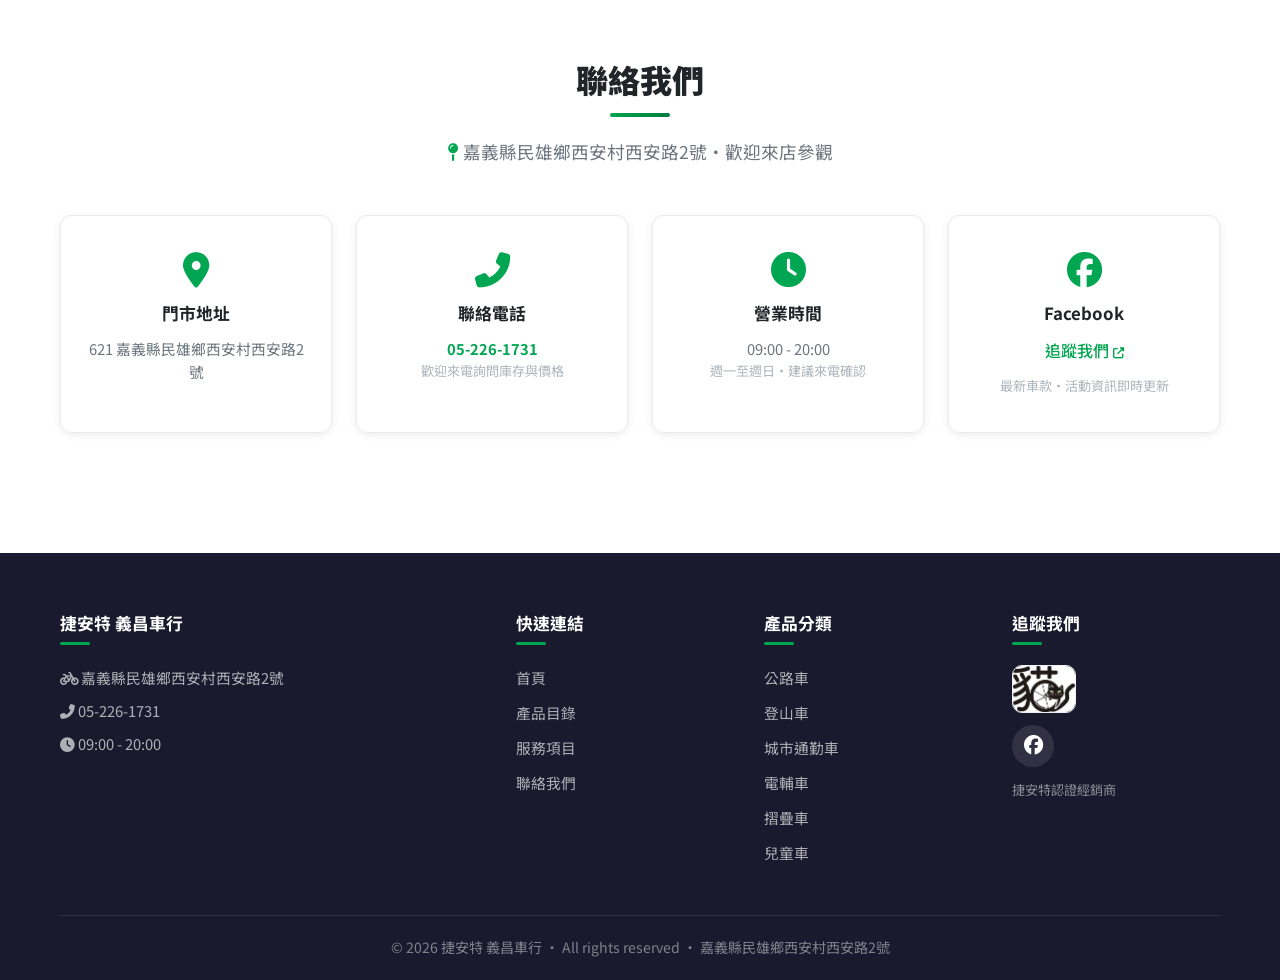
==== commit 08c5d102: "關於區換掉醜招牌照：改用門市照近景裁切（招牌＋店門口），移除 shop-front-sign" ====
--- a/index.html
+++ b/index.html
@@ -72,8 +72,8 @@
             </div>
             <div class="about-content">
                 <div class="about-image">
-                    <img src="images/shop-front-sign.jpg" alt="義昌車行門市招牌－捷安特義昌車行" class="about-photo">
-                    <div class="photo-caption"><i class="fas fa-camera"></i> 門市實拍・「捷安特 義昌車行」招牌（嘉義民雄）</div>
+                    <img src="images/shop-detail.jpg" alt="義昌車行門市－招牌與店門口" class="about-photo">
+                    <div class="photo-caption"><i class="fas fa-camera"></i> 門市實拍・招牌與店門口（嘉義民雄）</div>
                 </div>
                 <div class="about-text">
                     <h3>深耕在地・專業服務</h3>
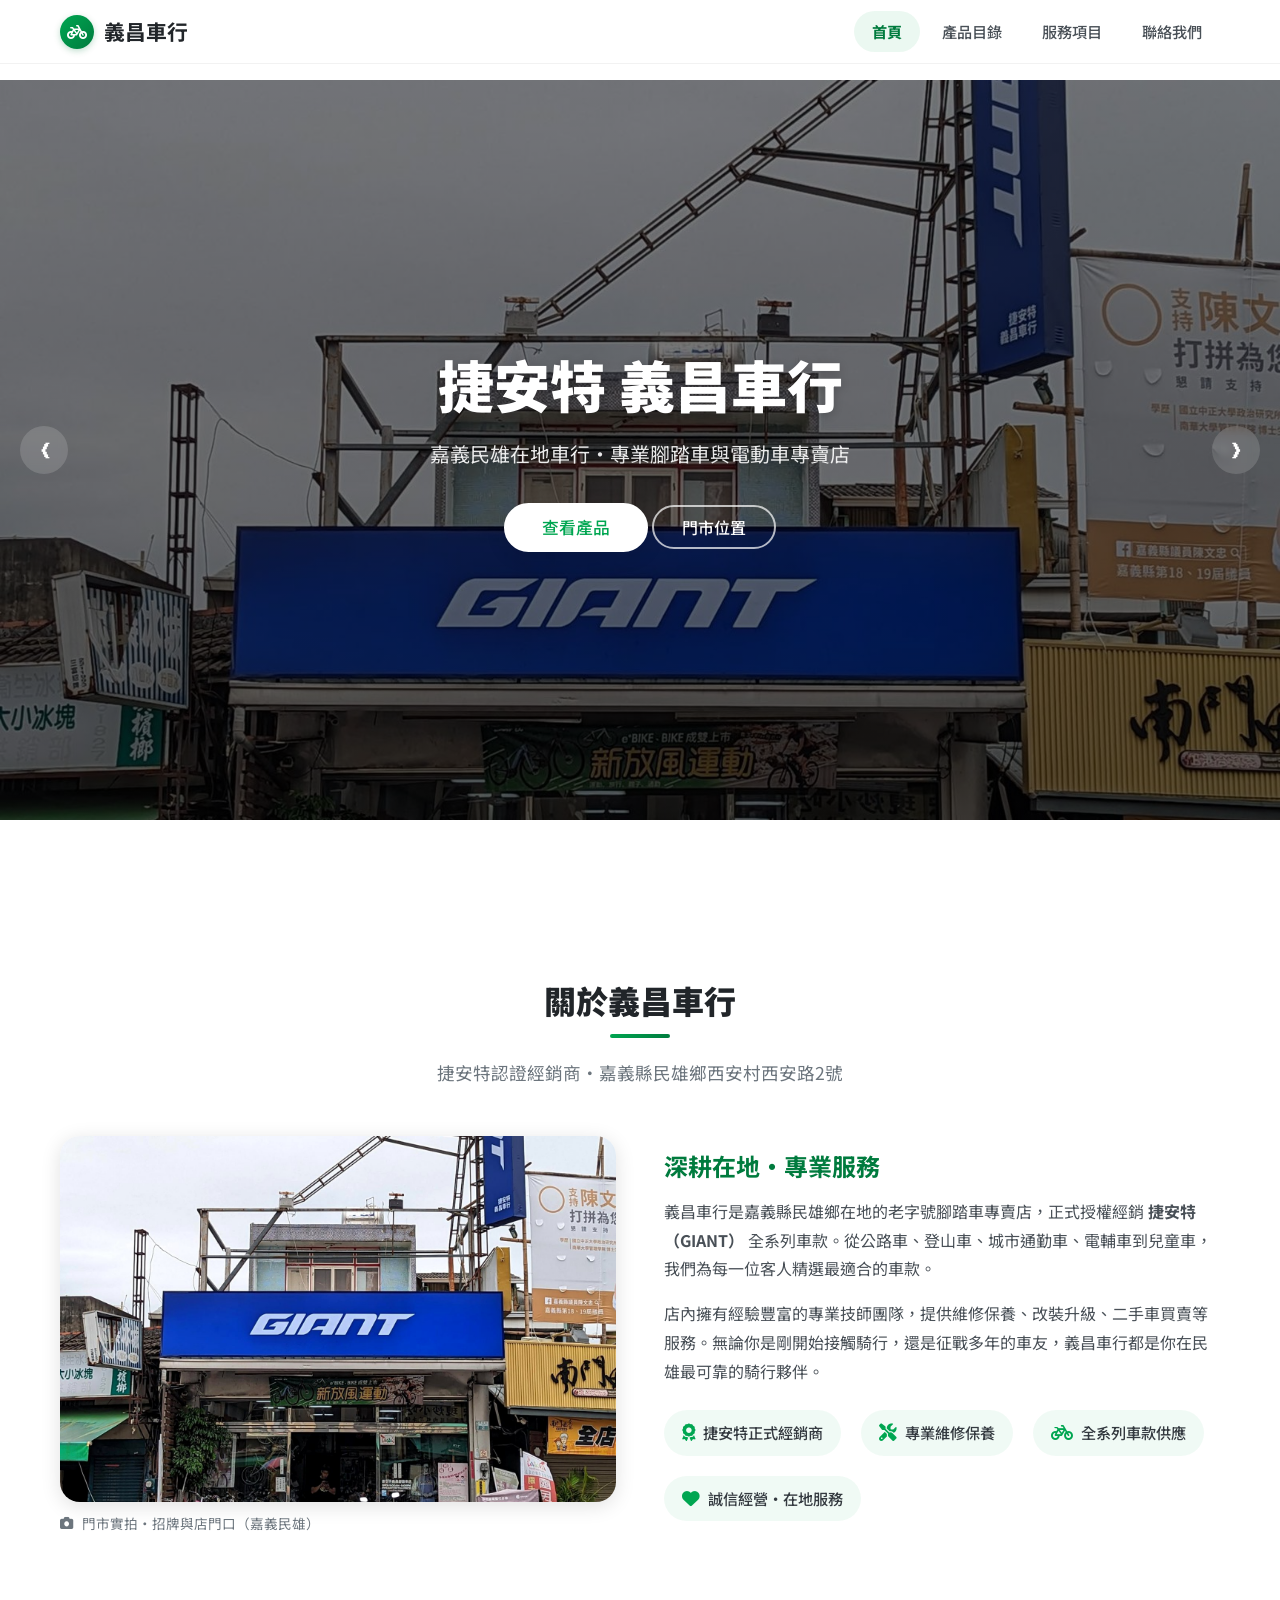
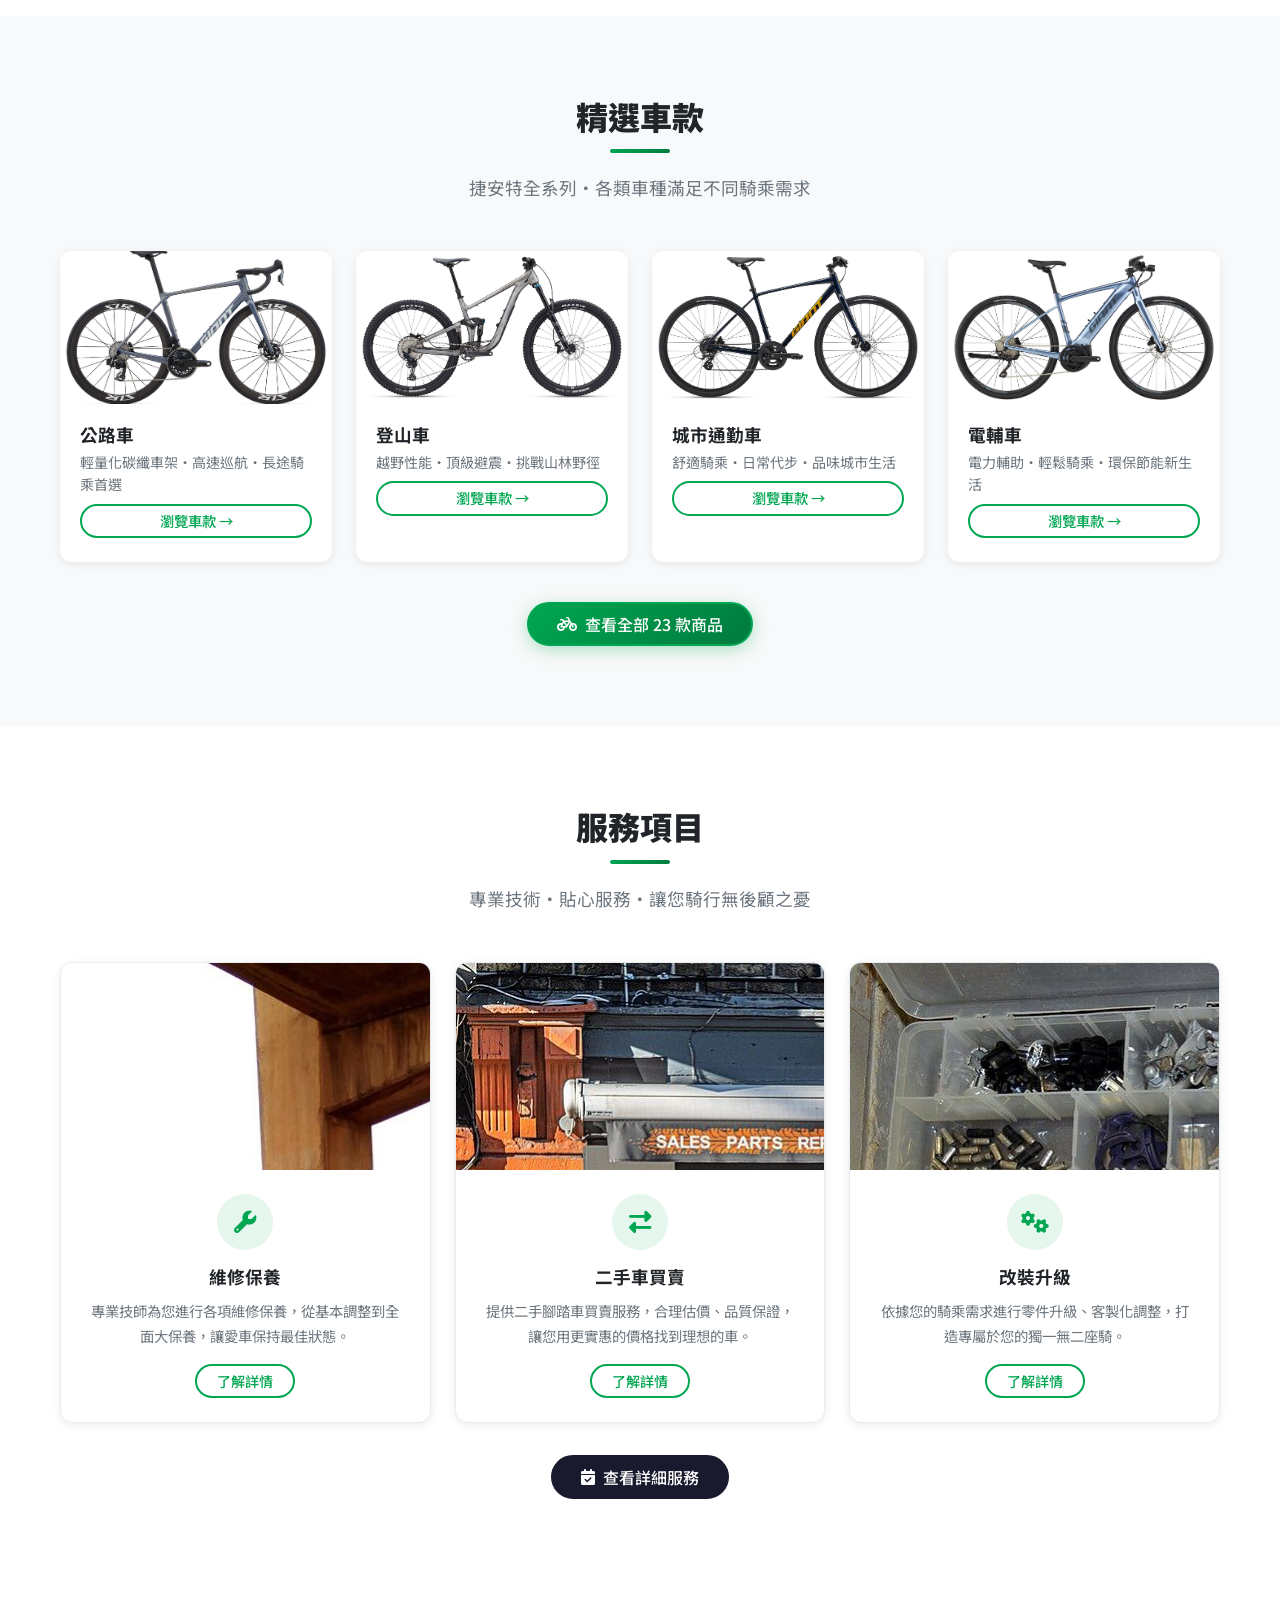
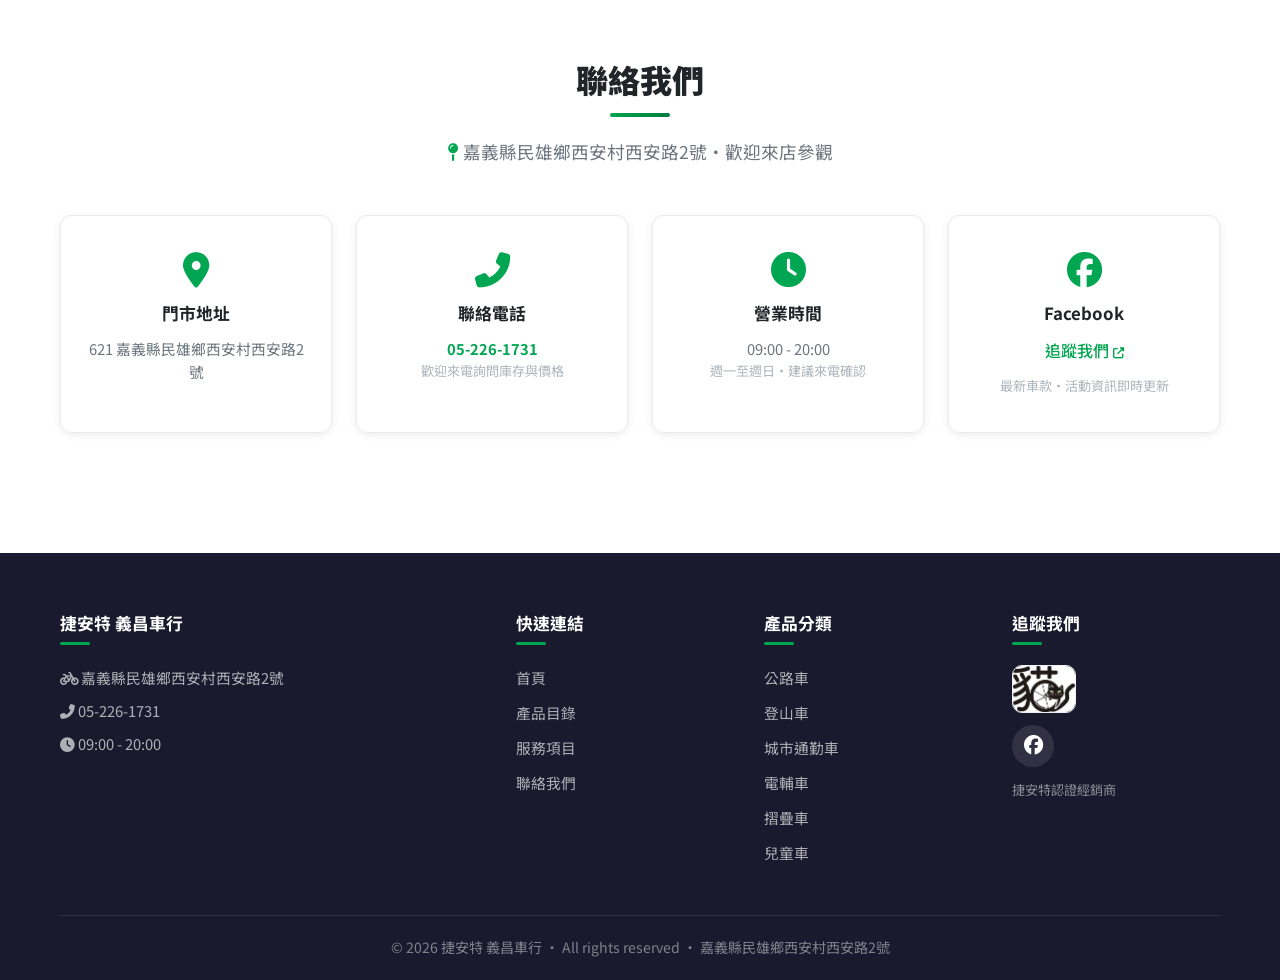
==== commit 7c1823fd: "服務示意照改為主視覺：預覽卡去疊層去大圖示、側欄疊層減輕＋文字陰影" ====
--- a/index.html
+++ b/index.html
@@ -162,8 +162,7 @@
             </div>
             <div class="services-grid-alt">
                 <div class="service-card-wide">
-                    <div class="service-card-image" style="background: linear-gradient(rgba(0,86,43,0.62), rgba(0,0,0,0.40)), url('images/svc-repair.jpg'); background-size: cover; background-position: center; display: flex; align-items: center; justify-content: center;">
-                        <i class="fas fa-wrench" style="font-size: 3.5rem; color: var(--primary);"></i>
+                    <div class="service-card-image" style="background-image: url('images/svc-repair.jpg');">
                     </div>
                     <div class="service-card-body">
                         <div class="service-icon-sm">
@@ -175,8 +174,7 @@
                     </div>
                 </div>
                 <div class="service-card-wide">
-                    <div class="service-card-image" style="background: linear-gradient(rgba(0,86,43,0.62), rgba(0,0,0,0.40)), url('images/svc-trade.jpg'); background-size: cover; background-position: center; display: flex; align-items: center; justify-content: center;">
-                        <i class="fas fa-exchange-alt" style="font-size: 3.5rem; color: var(--primary);"></i>
+                    <div class="service-card-image" style="background-image: url('images/svc-trade.jpg');">
                     </div>
                     <div class="service-card-body">
                         <div class="service-icon-sm">
@@ -188,8 +186,7 @@
                     </div>
                 </div>
                 <div class="service-card-wide">
-                    <div class="service-card-image" style="background: linear-gradient(rgba(0,86,43,0.62), rgba(0,0,0,0.40)), url('images/svc-upgrade.jpg'); background-size: cover; background-position: center; display: flex; align-items: center; justify-content: center;">
-                        <i class="fas fa-cogs" style="font-size: 3.5rem; color: #fff;"></i>
+                    <div class="service-card-image" style="background-image: url('images/svc-upgrade.jpg');">
                     </div>
                     <div class="service-card-body">
                         <div class="service-icon-sm">
--- a/styles.css
+++ b/styles.css
@@ -2310,3 +2310,8 @@
     border-radius: 10px;
     border: 1px solid #eef0f2;
 }
+
+/* 服務側欄照片上的文字可讀性 */
+.svc-num, .svc-icon i {
+    text-shadow: 0 2px 8px rgba(0,0,0,0.45);
+}
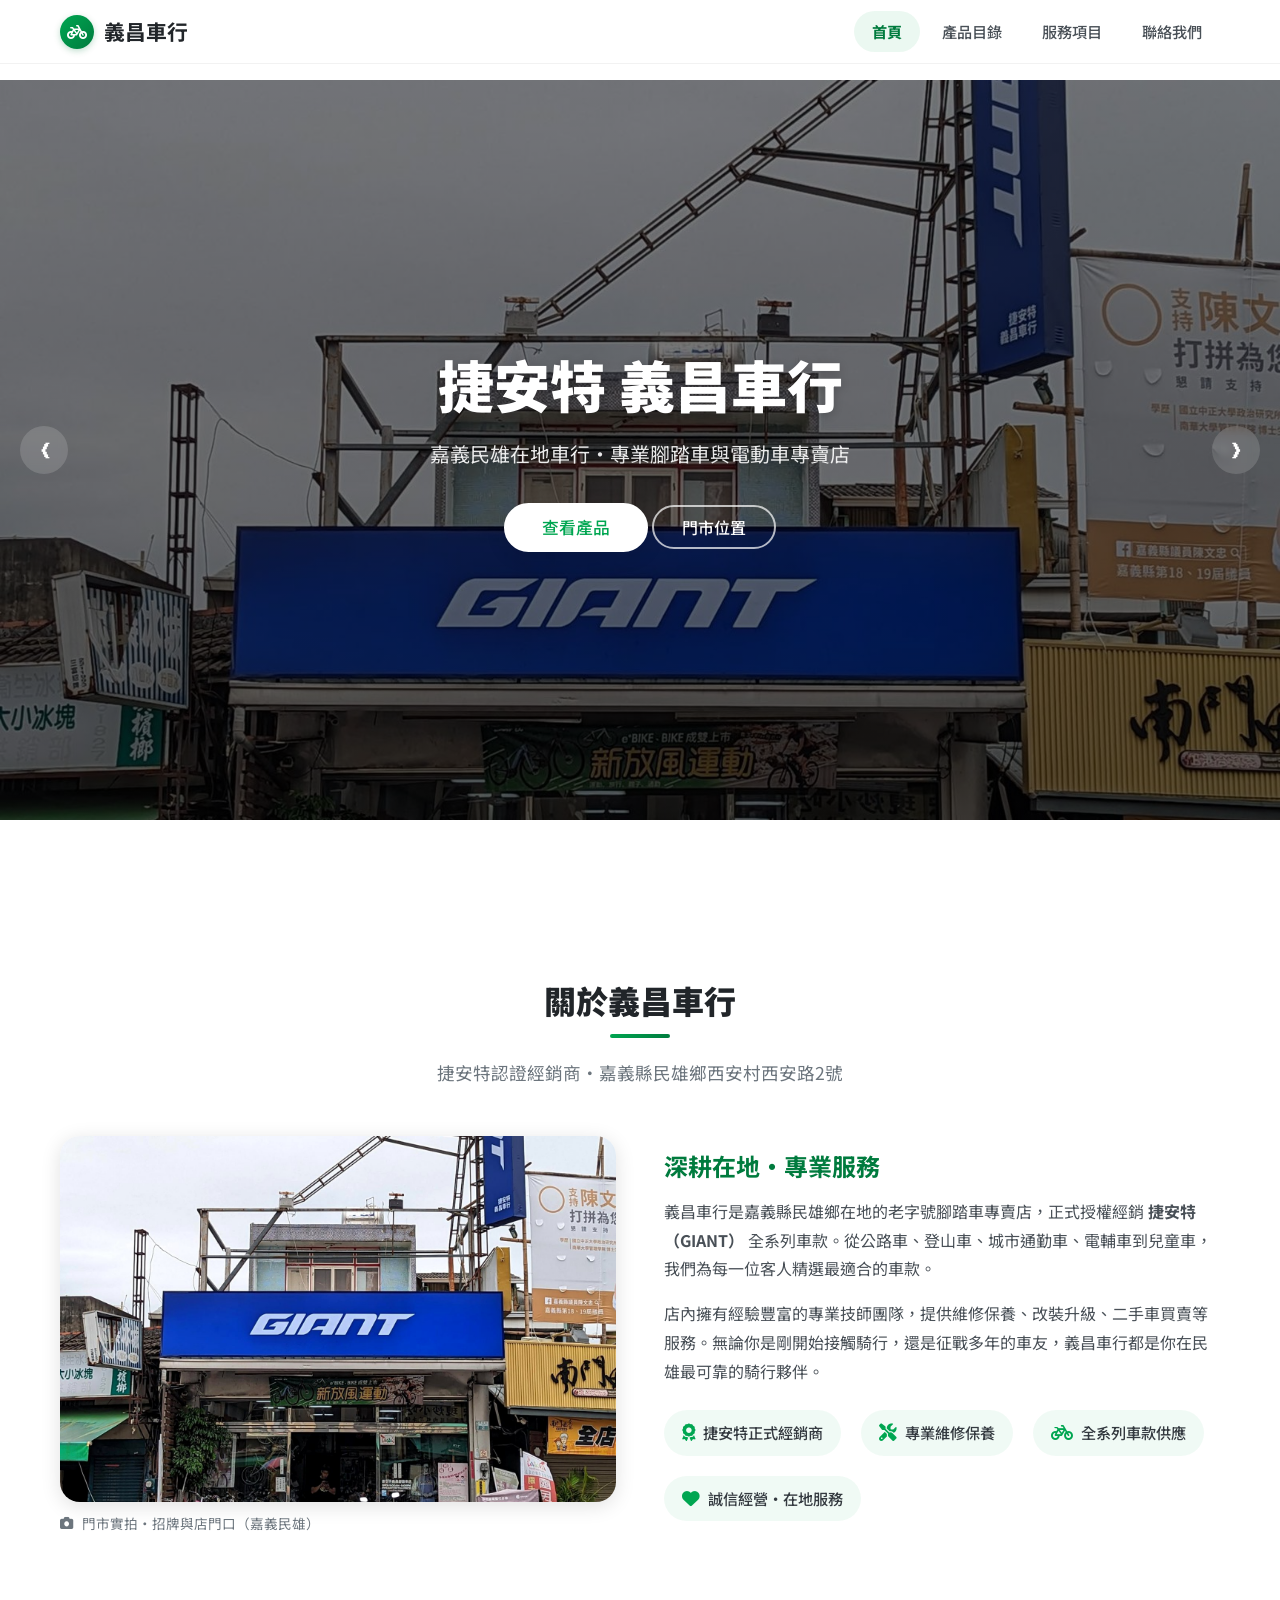
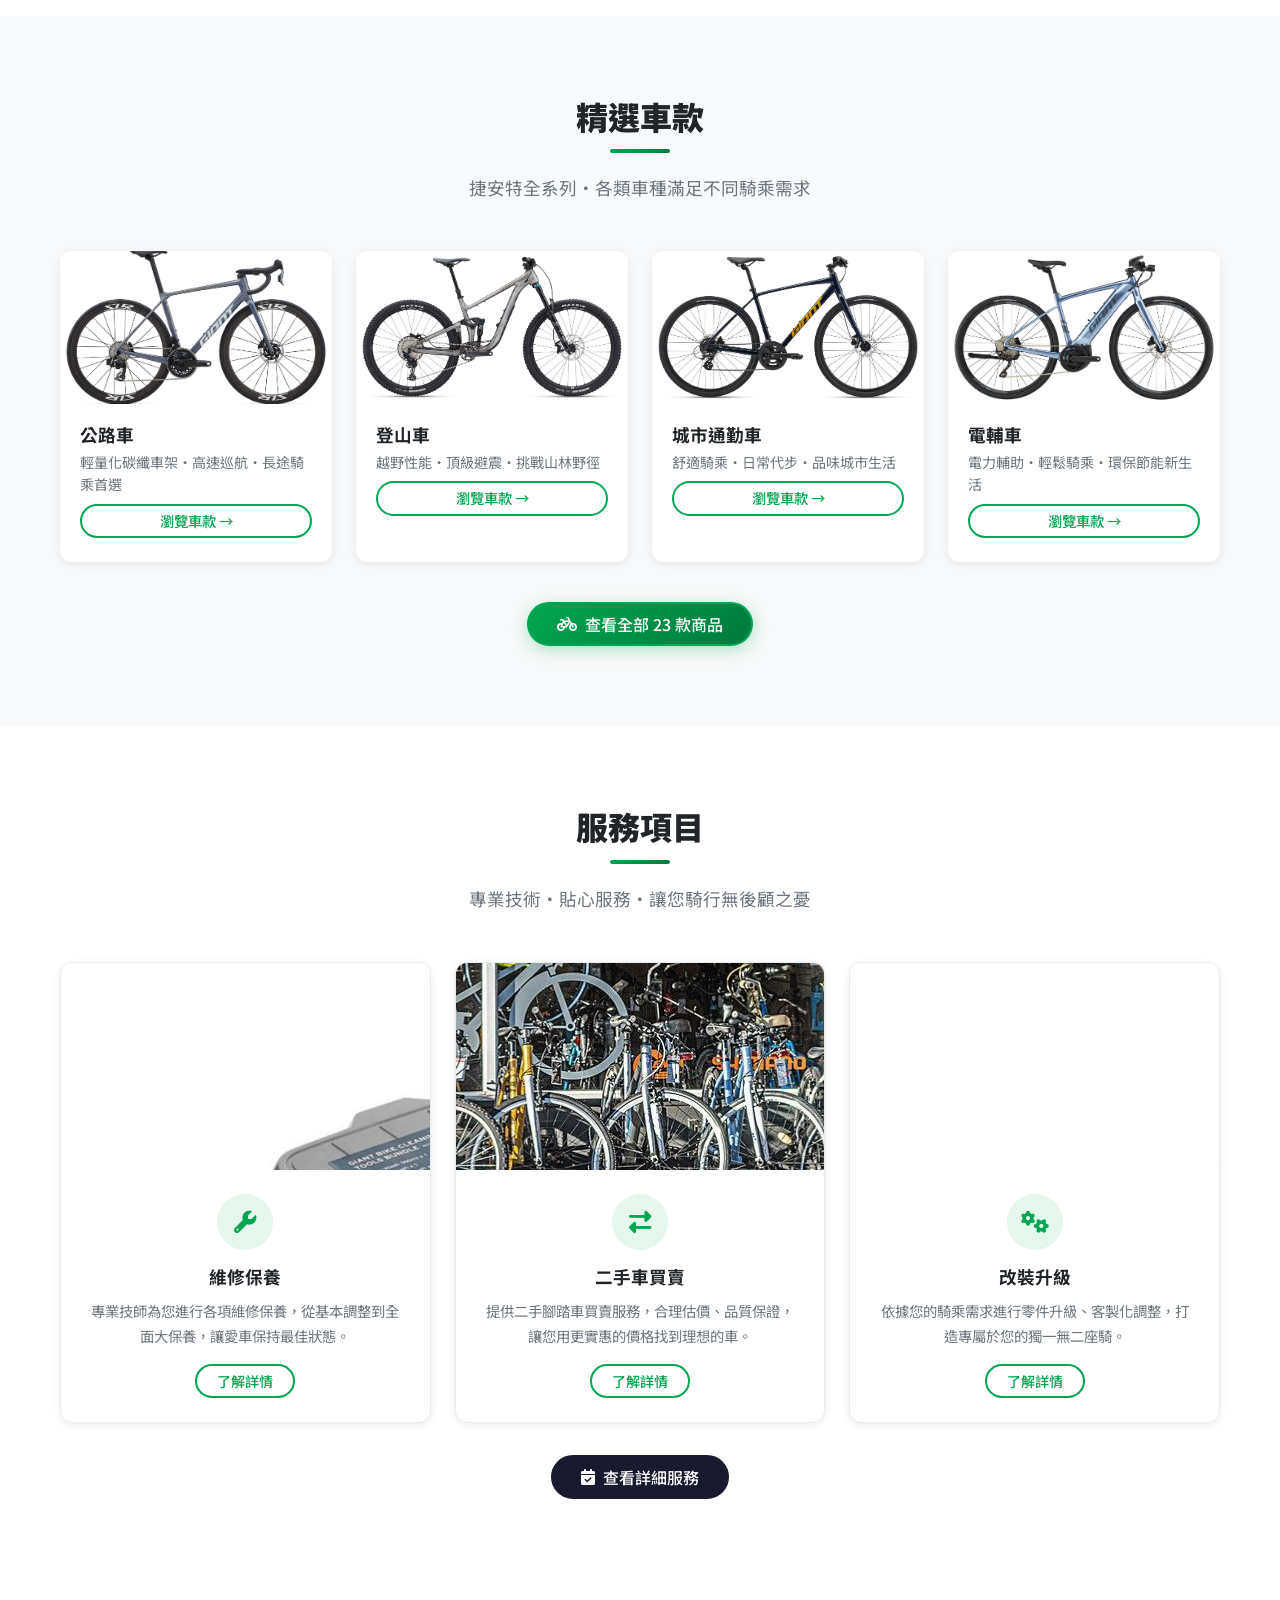
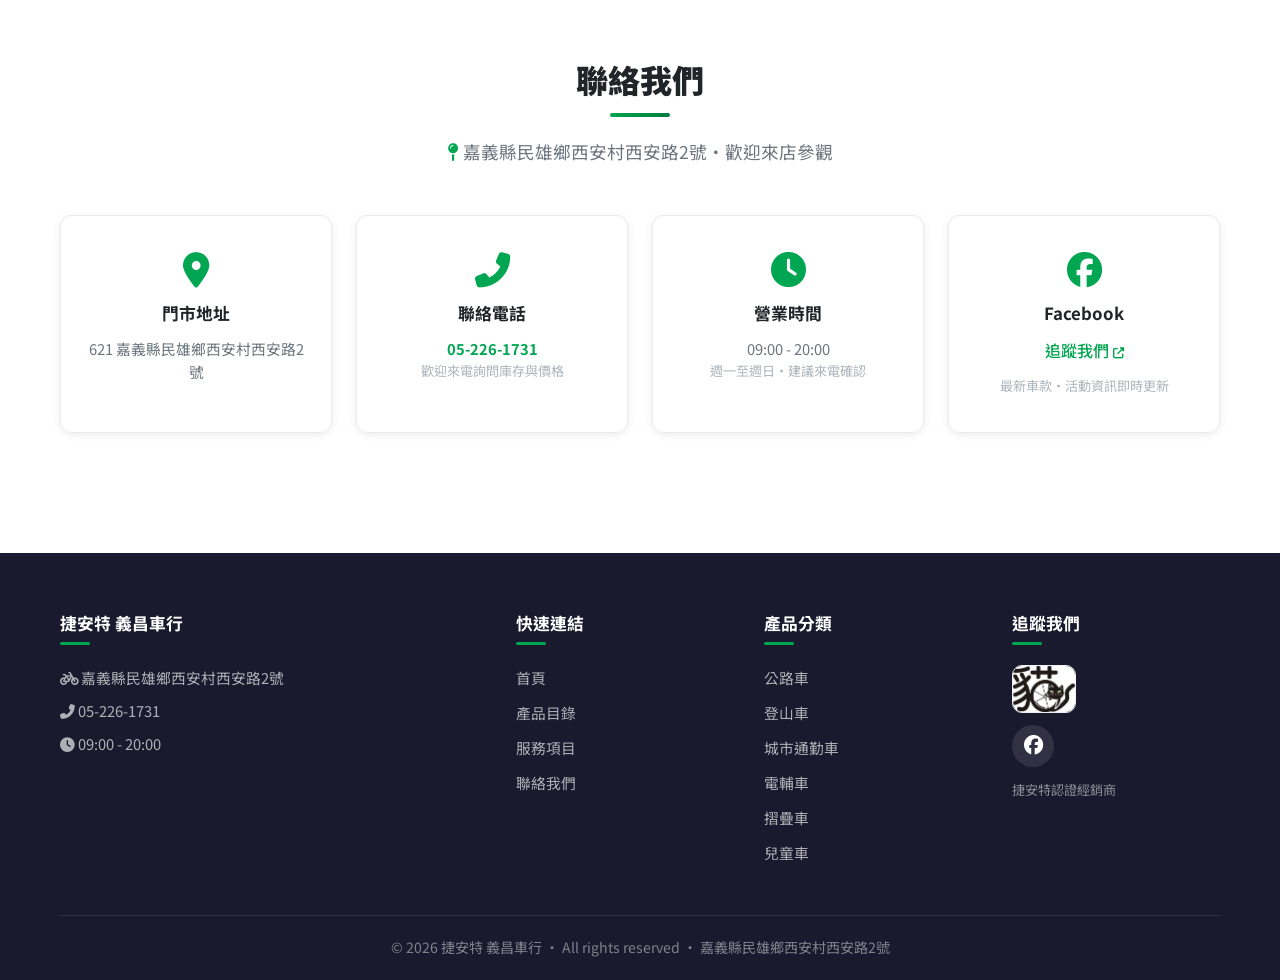
==== commit 63e9ec33: "Hero維修張換FB售後服務處實拍、svc-repair/upgrade 換官網產品照、trade 露車列裁切、修 aside 標籤缺>" ====
--- a/index.html
+++ b/index.html
@@ -46,7 +46,7 @@
                     <a href="products.html" class="btn btn-primary">瀏覽車款</a>
                 </div>
             </div>
-            <div class="hero-slide" style="background: linear-gradient(135deg, #00a651 0%, #007b3e 100%);">
+            <div class="hero-slide" style="background-image: linear-gradient(rgba(0,0,0,0.52), rgba(0,0,0,0.62)), url('images/svc-center.jpg'); background-size: cover; background-position: center;">
                 <div class="hero-content">
                     <h1>專業維修保養</h1>
                     <p>經驗豐富技師・原廠設備・讓您的愛車常保最佳狀態</p>
@@ -174,7 +174,7 @@
                     </div>
                 </div>
                 <div class="service-card-wide">
-                    <div class="service-card-image" style="background-image: url('images/svc-trade.jpg');">
+                    <div class="service-card-image" style="background-image: url('images/svc-trade.jpg'); background-position: center 72%;">
                     </div>
                     <div class="service-card-body">
                         <div class="service-icon-sm">
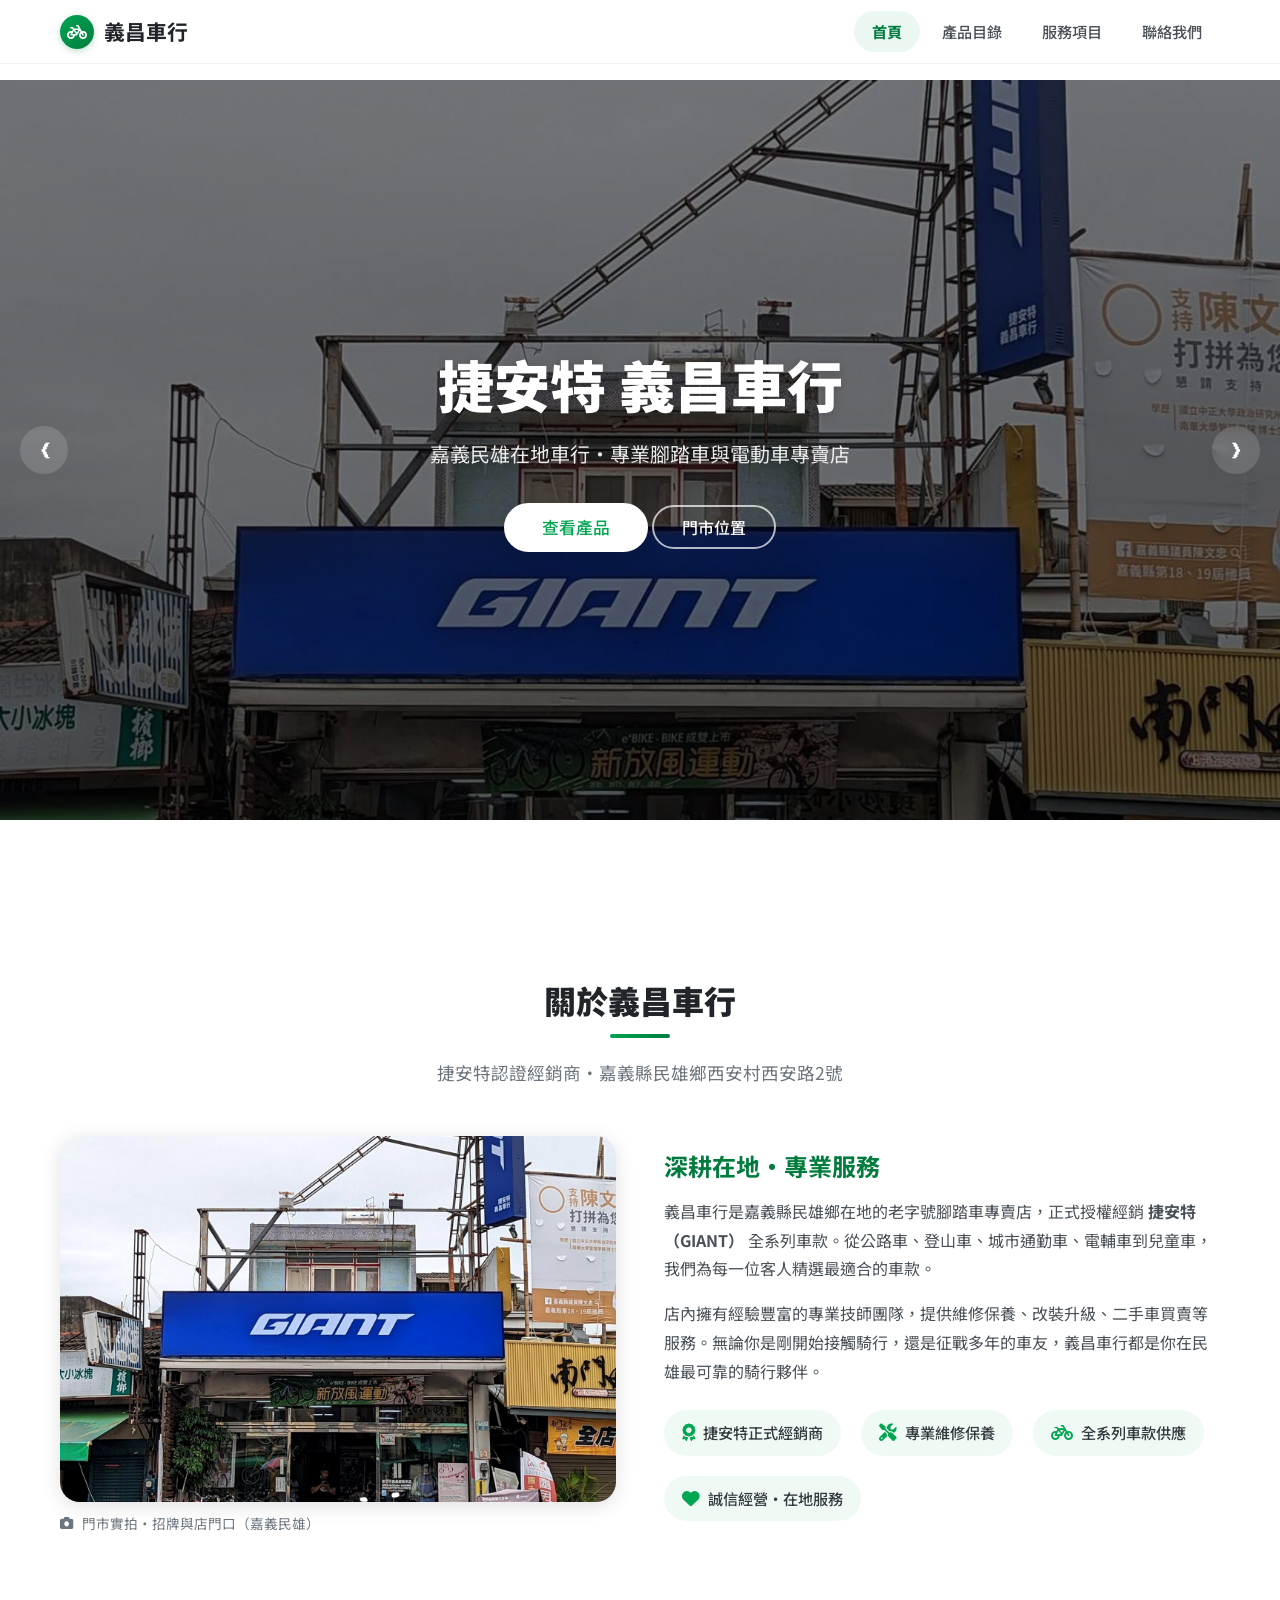
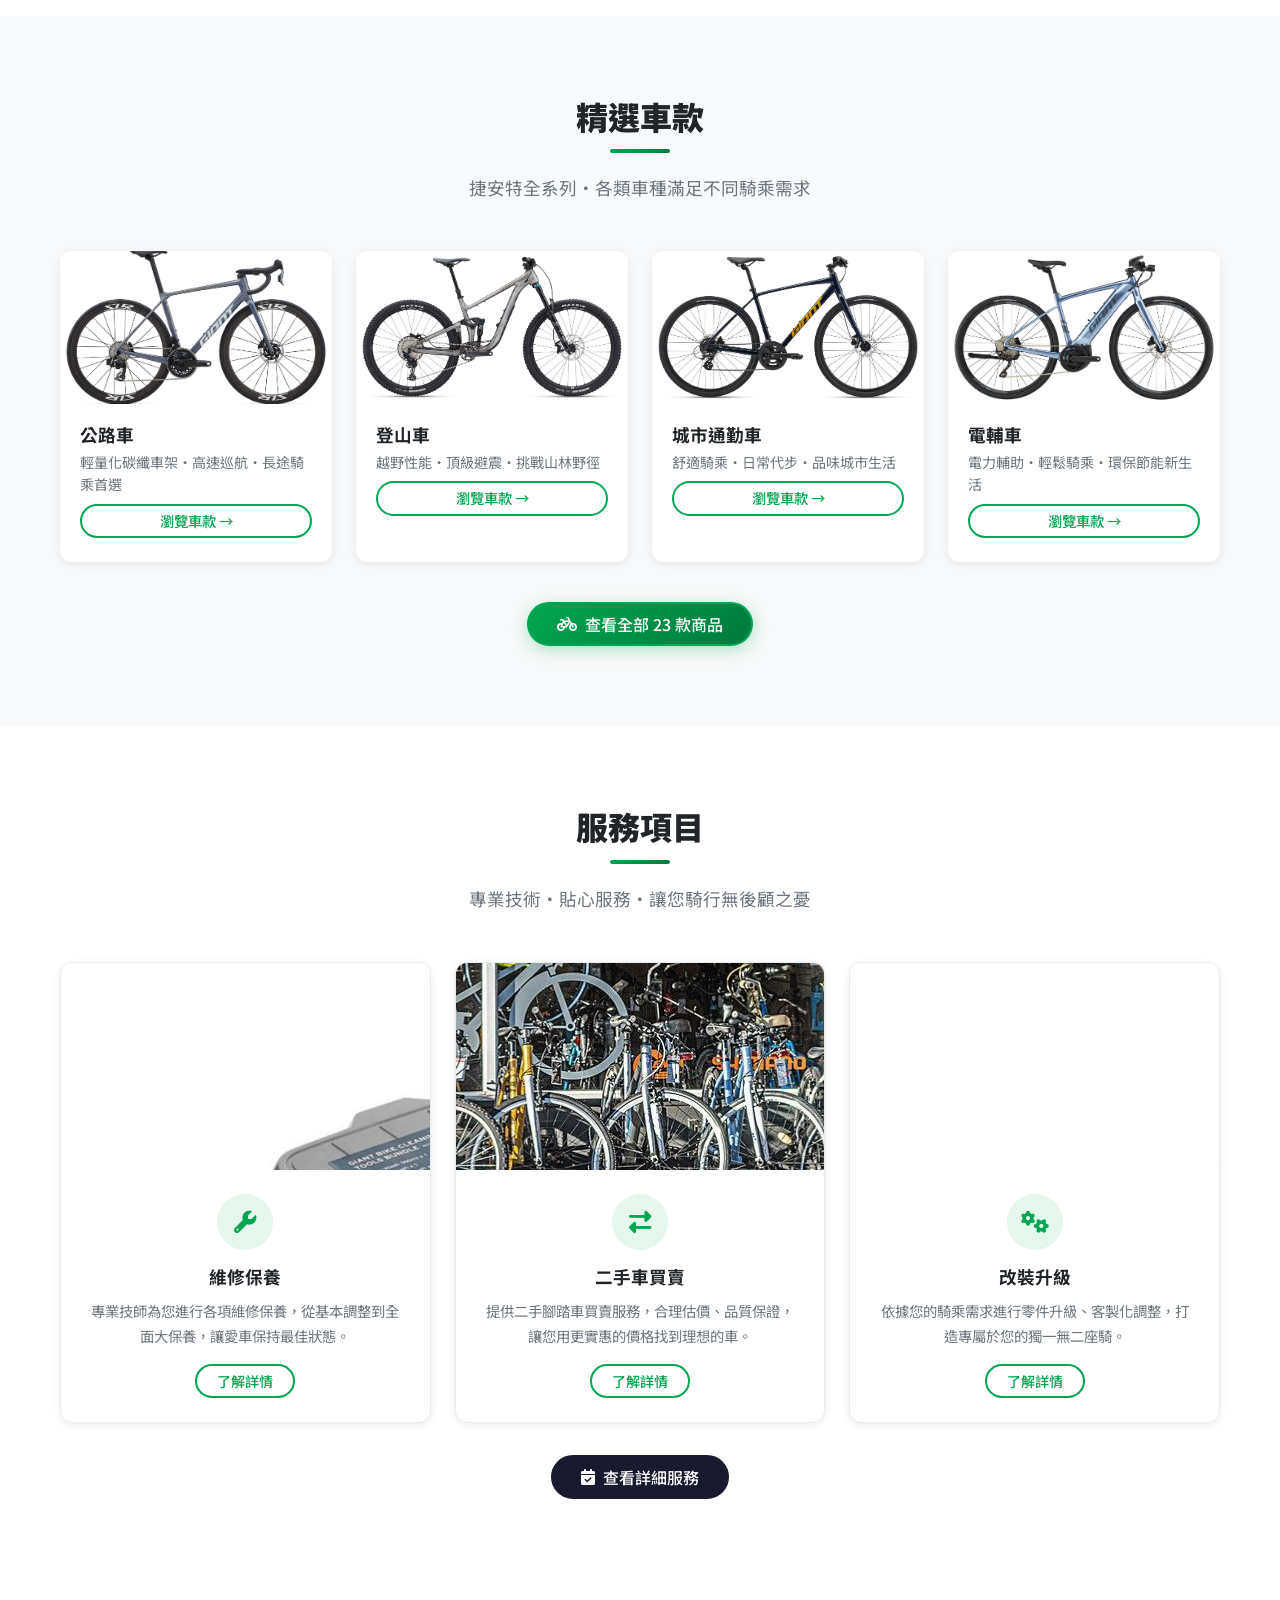
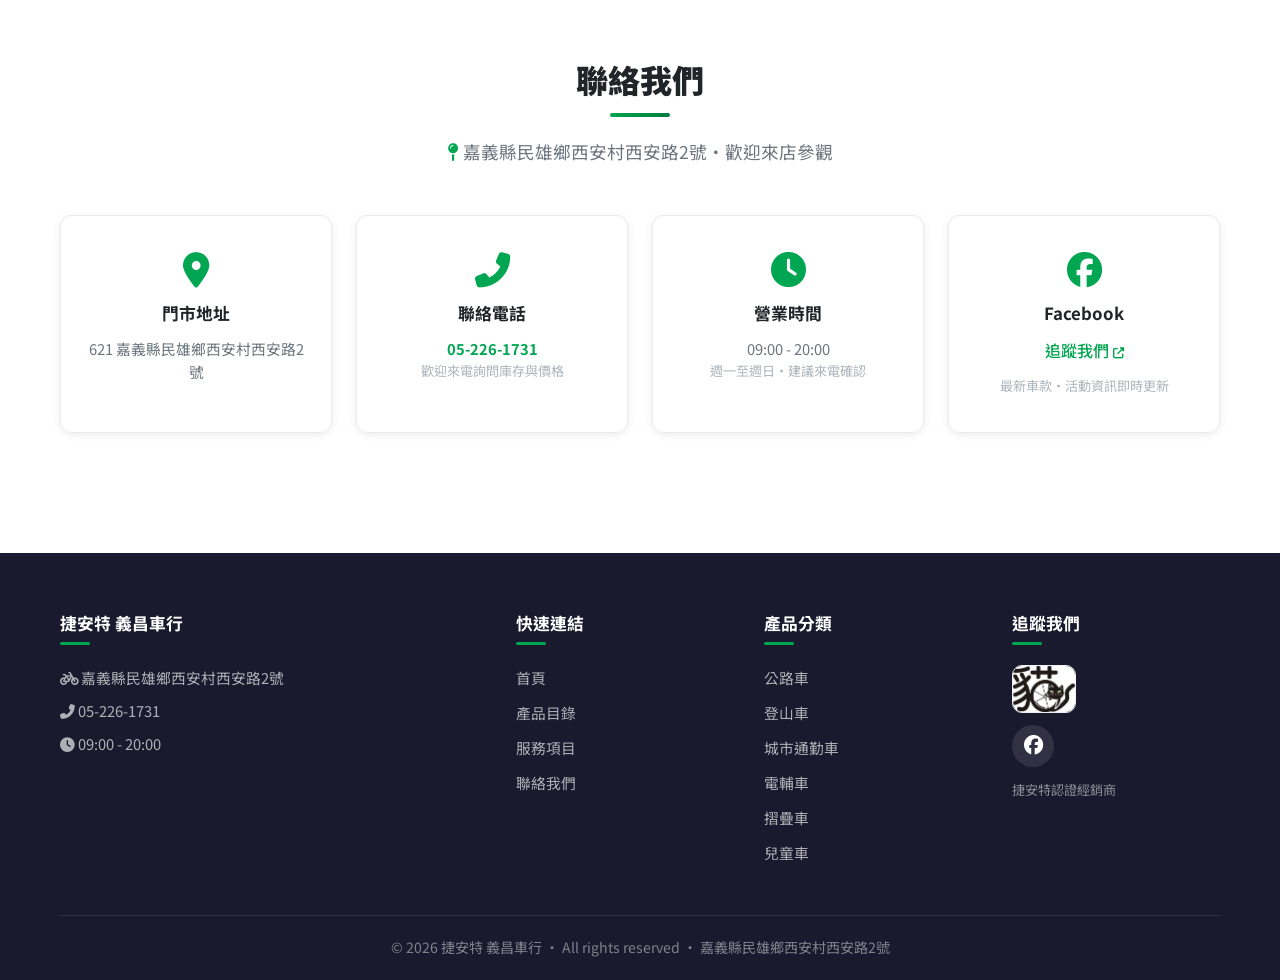
==== commit 7f88fc40: "專業級升級：全站 SEO/社交卡+favicon、首屏效能瘦身(433KB)+preconnect、a11y 焦點與平滑捲動" ====
--- a/index.html
+++ b/index.html
@@ -7,6 +7,25 @@
     <link rel="stylesheet" href="styles.css">
     <link rel="stylesheet" href="https://cdnjs.cloudflare.com/ajax/libs/font-awesome/6.4.0/css/all.min.css">
     <link href="https://fonts.googleapis.com/css2?family=Noto+Sans+TC:wght@300;400;500;700;900&display=swap" rel="stylesheet">
+    <meta name="description" content="嘉義民雄在地捷安特授權經銷：公路車、登山車、城市車、電輔車與專業維修保養。嘉義縣民雄鄉西安村西安路2號，05-226-1731，09:00-20:00 週一至週日。">
+    <meta property="og:type" content="website">
+    <meta property="og:site_name" content="捷安特 義昌車行">
+    <meta property="og:locale" content="zh_TW">
+    <meta property="og:title" content="捷安特 義昌車行 - 嘉義民雄腳踏車和電動車專賣店">
+    <meta property="og:description" content="嘉義民雄在地捷安特授權經銷：公路車、登山車、城市車、電輔車與專業維修保養。嘉義縣民雄鄉西安村西安路2號，05-226-1731，09:00-20:00 週一至週日。">
+    <meta property="og:image" content="https://yichang-bike-shop.vercel.app/images/shop-detail.jpg">
+    <meta name="twitter:card" content="summary_large_image">
+    <meta name="twitter:title" content="捷安特 義昌車行 - 嘉義民雄腳踏車和電動車專賣店">
+    <meta name="twitter:description" content="嘉義民雄在地捷安特授權經銷：公路車、登山車、城市車、電輔車與專業維修保養。嘉義縣民雄鄉西安村西安路2號，05-226-1731，09:00-20:00 週一至週日。">
+    <meta name="twitter:image" content="https://yichang-bike-shop.vercel.app/images/shop-detail.jpg">
+    <link rel="canonical" href="https://yichang-bike-shop.vercel.app/">
+    <link rel="icon" type="image/png" sizes="32x32" href="favicon-32.png">
+    <link rel="icon" type="image/png" sizes="16x16" href="favicon-16.png">
+    <link rel="apple-touch-icon" href="apple-touch-icon.png">
+    <meta name="theme-color" content="#00a651">
+    <link rel="preconnect" href="https://fonts.googleapis.com">
+    <link rel="preconnect" href="https://fonts.gstatic.com" crossorigin>
+    <link rel="preconnect" href="https://cdnjs.cloudflare.com">
 </head>
 <body>
     <!-- 導航欄 -->
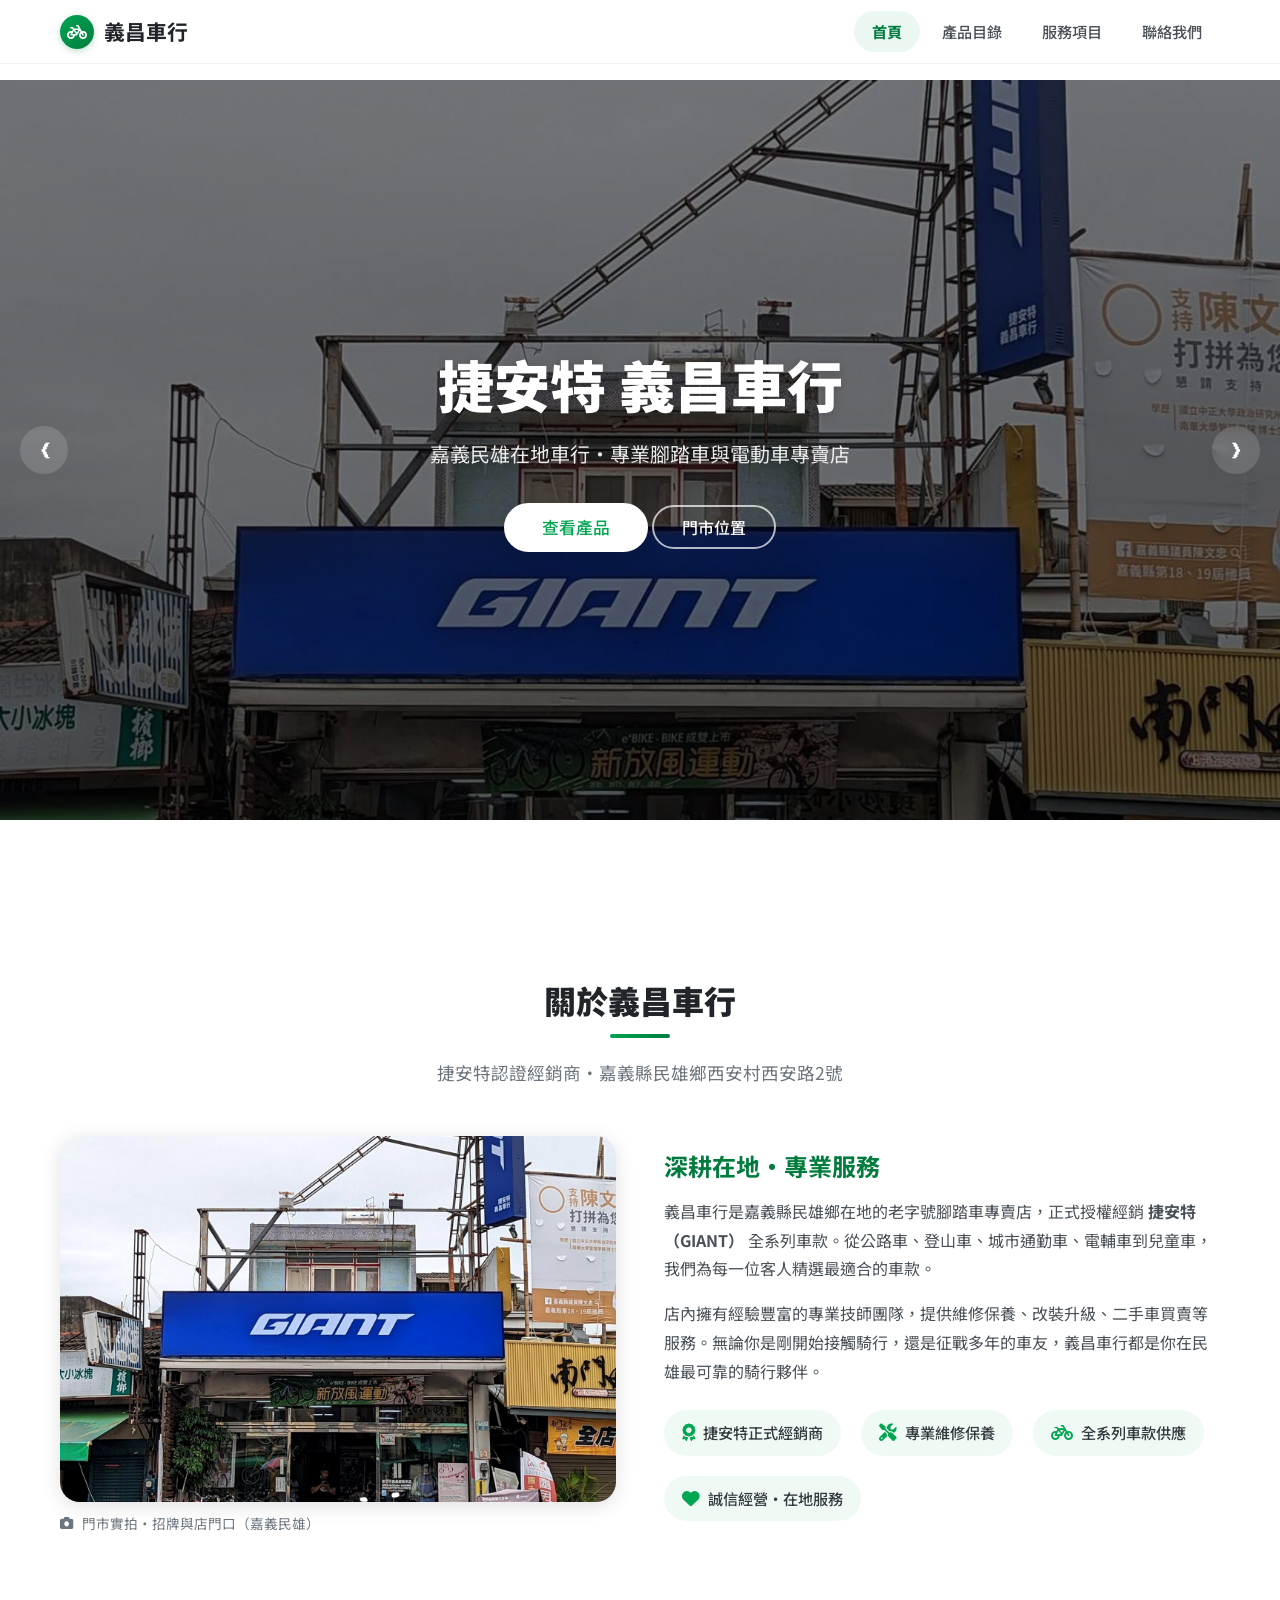
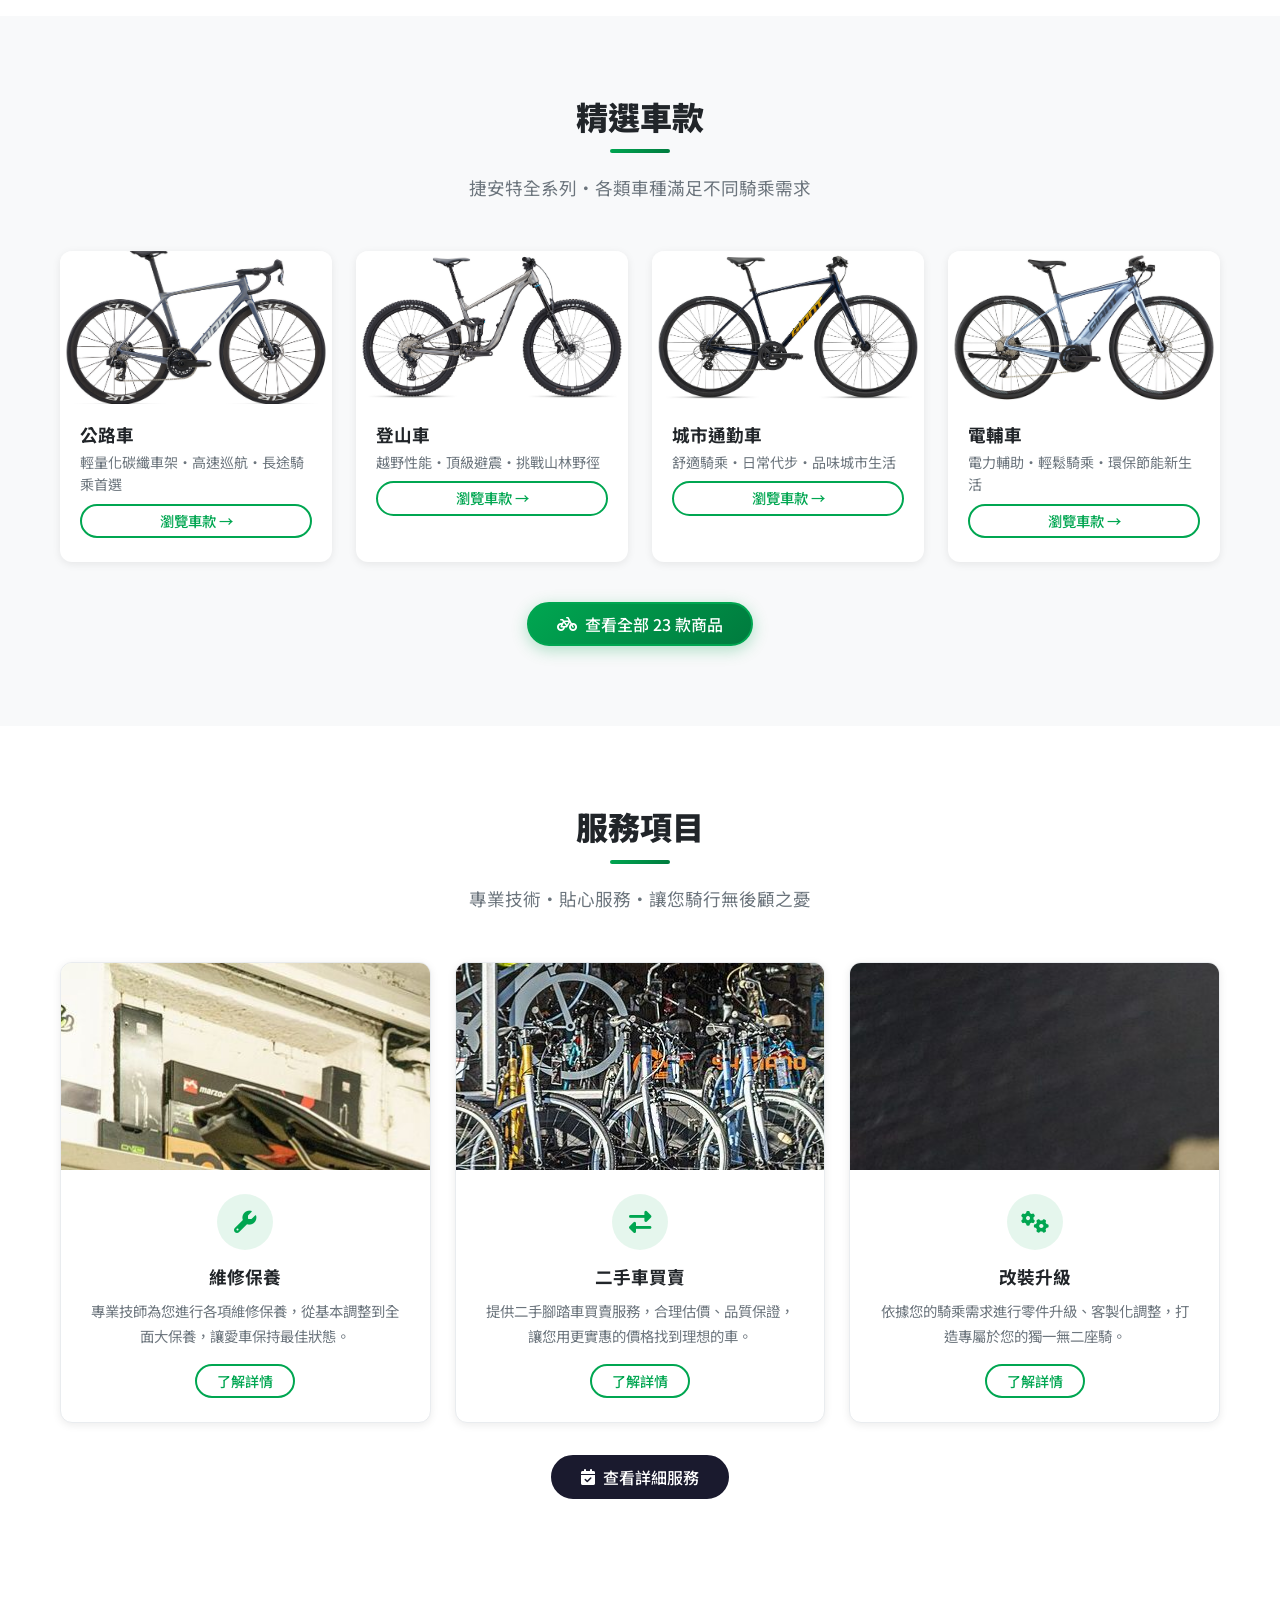
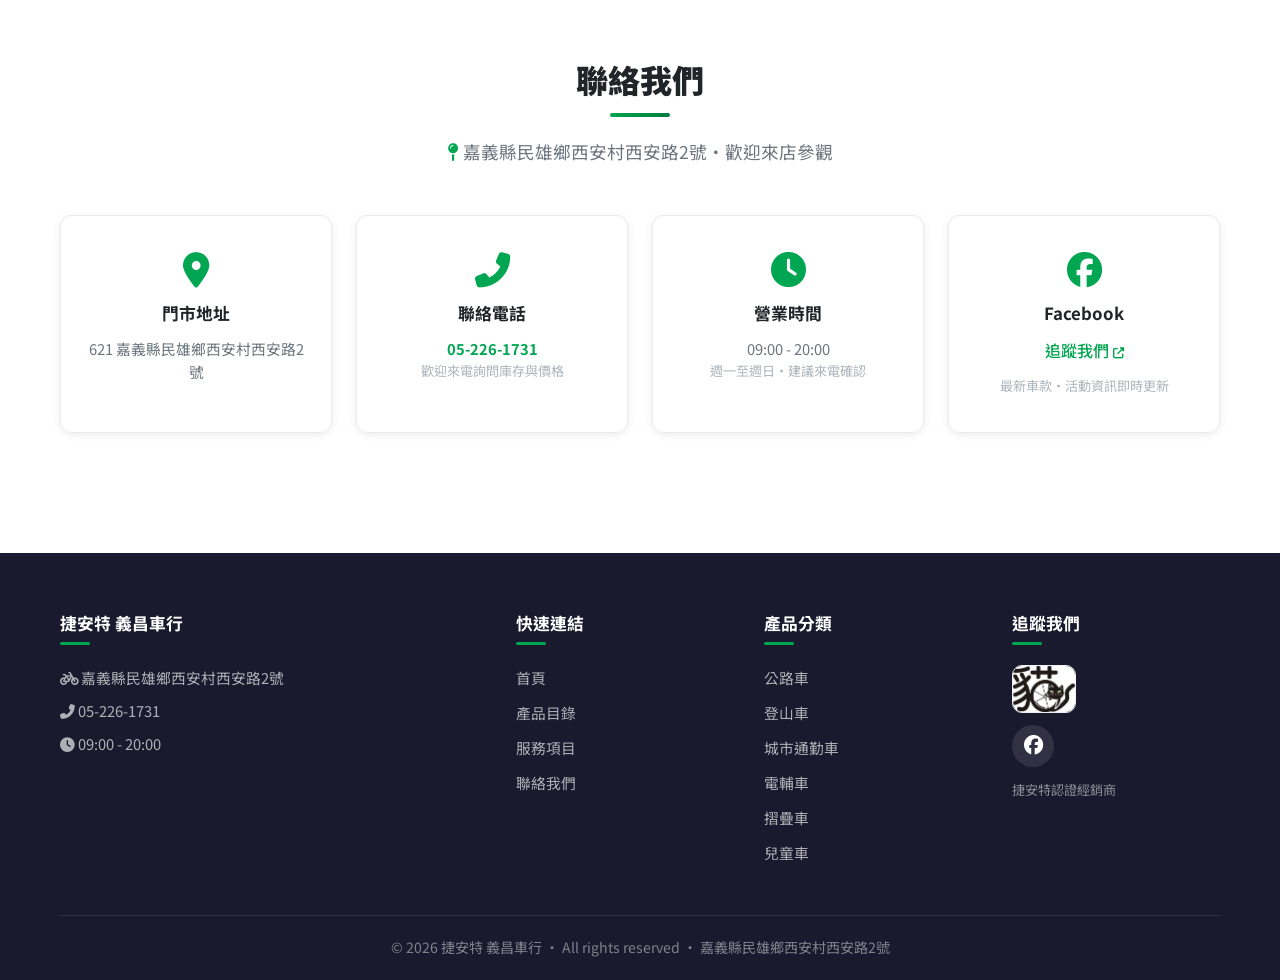
==== commit 96f334dd: "修復回滾損失：Hero維修張=Alappuzha修車場景、升級卡=Recon金色飛輪、維修卡=Bike workshop、credits 三列改正" ====
--- a/index.html
+++ b/index.html
@@ -65,7 +65,7 @@
                     <a href="products.html" class="btn btn-primary">瀏覽車款</a>
                 </div>
             </div>
-            <div class="hero-slide" style="background-image: linear-gradient(rgba(0,0,0,0.52), rgba(0,0,0,0.62)), url('images/svc-center.jpg'); background-size: cover; background-position: center;">
+            <div class="hero-slide" style="background-image: linear-gradient(rgba(0,0,0,0.52), rgba(0,0,0,0.62)), url('images/hero-repair-scene.jpg'); background-size: cover; background-position: center;">
                 <div class="hero-content">
                     <h1>專業維修保養</h1>
                     <p>經驗豐富技師・原廠設備・讓您的愛車常保最佳狀態</p>
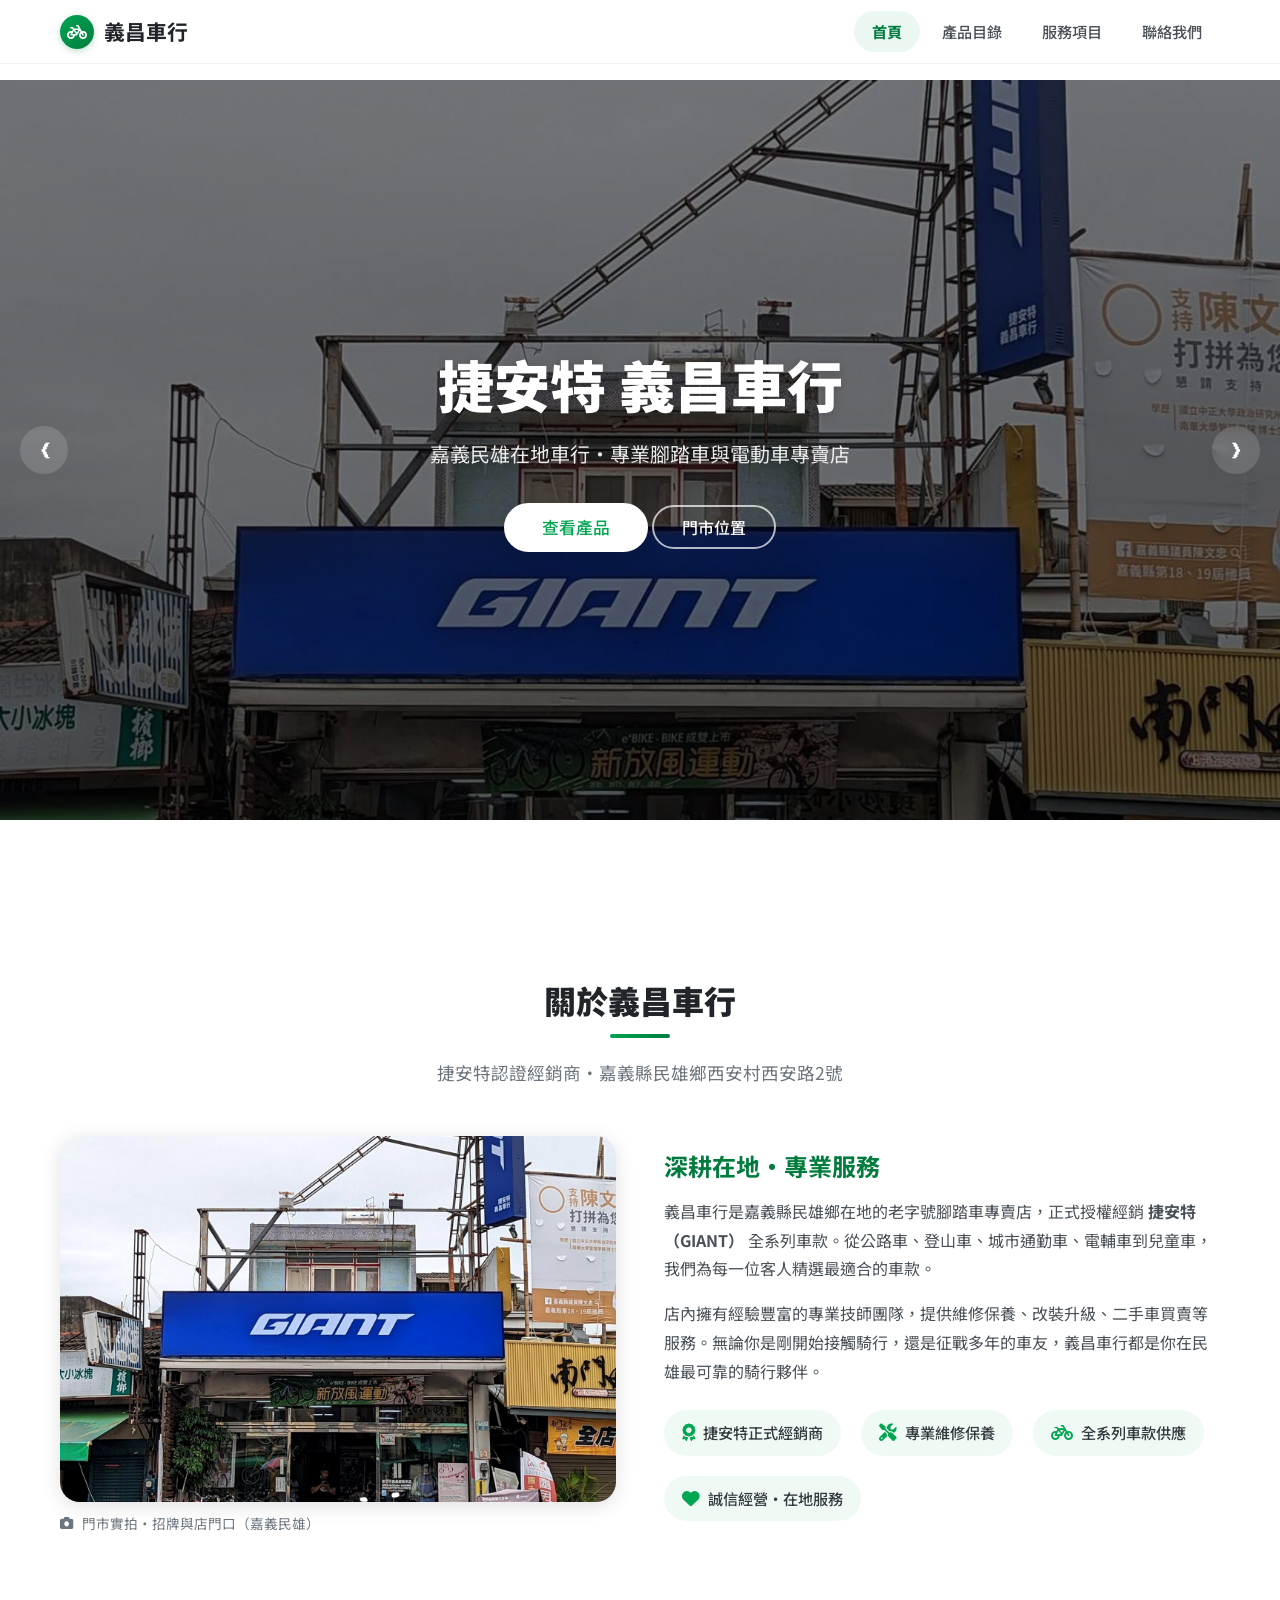
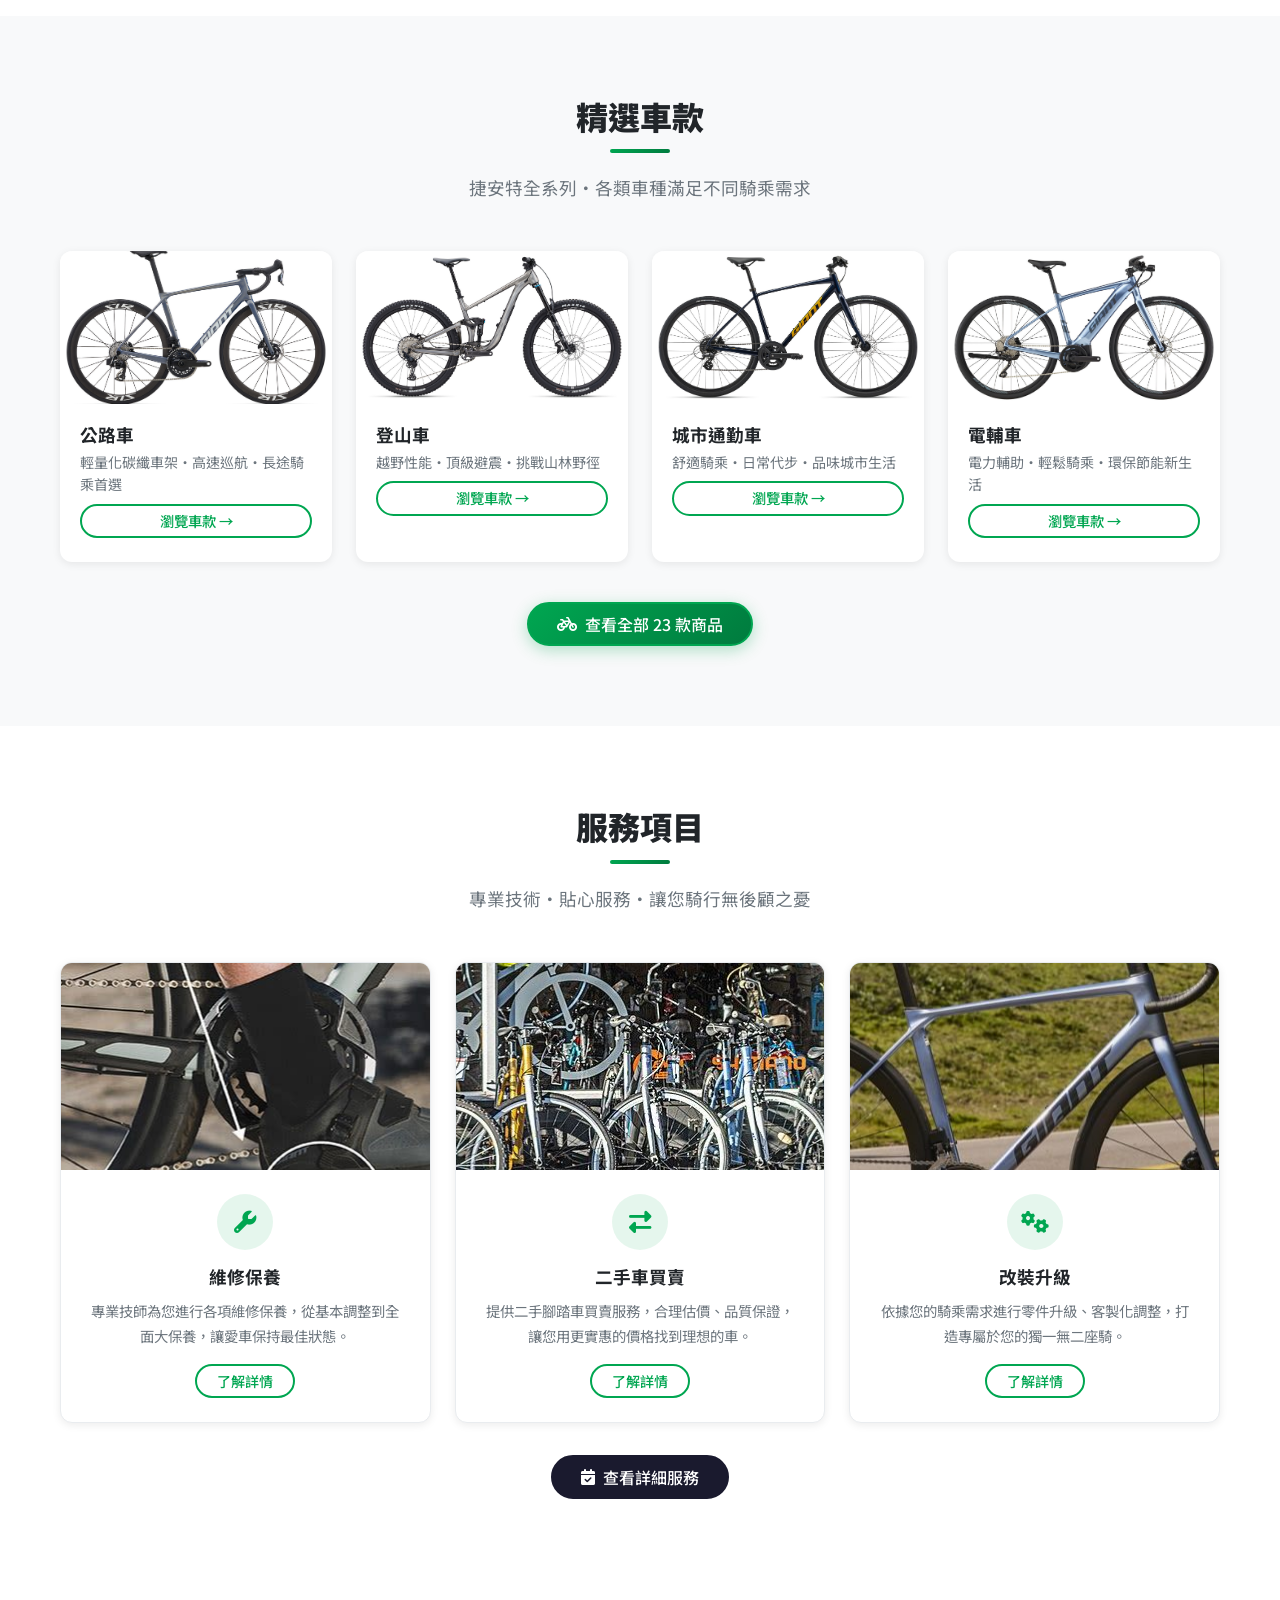
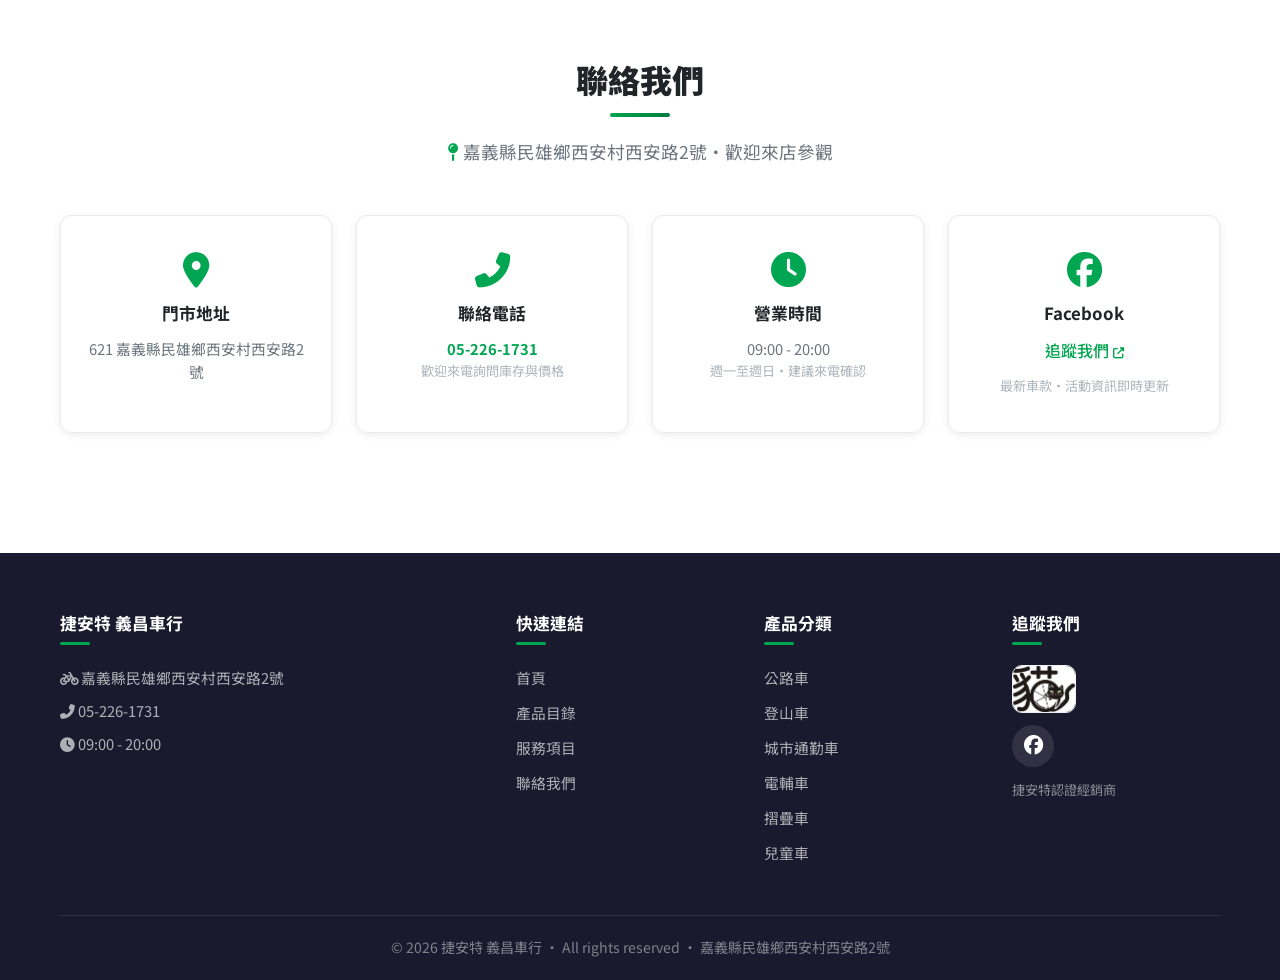
==== commit aadc77a3: "按版位天生比例選圖：Hero 換原生2.4:1 扭力扳手實拍、services 側欄回綠漸層（直式無法好裁）、預覽卡位置微調" ====
--- a/index.html
+++ b/index.html
@@ -65,7 +65,7 @@
                     <a href="products.html" class="btn btn-primary">瀏覽車款</a>
                 </div>
             </div>
-            <div class="hero-slide" style="background-image: linear-gradient(rgba(0,0,0,0.52), rgba(0,0,0,0.62)), url('images/hero-repair-scene.jpg'); background-size: cover; background-position: center;">
+            <div class="hero-slide" style="background-image: linear-gradient(rgba(0,0,0,0.52), rgba(0,0,0,0.62)), url('images/hero-repair-scene.jpg'); background-size: cover; background-position: center center;">
                 <div class="hero-content">
                     <h1>專業維修保養</h1>
                     <p>經驗豐富技師・原廠設備・讓您的愛車常保最佳狀態</p>
@@ -181,7 +181,7 @@
             </div>
             <div class="services-grid-alt">
                 <div class="service-card-wide">
-                    <div class="service-card-image" style="background-image: url('images/svc-repair.jpg');">
+                    <div class="service-card-image" style="background-image: url('images/svc-repair.jpg'); background-position: center 75%;">
                     </div>
                     <div class="service-card-body">
                         <div class="service-icon-sm">
@@ -205,7 +205,7 @@
                     </div>
                 </div>
                 <div class="service-card-wide">
-                    <div class="service-card-image" style="background-image: url('images/svc-upgrade.jpg');">
+                    <div class="service-card-image" style="background-image: url('images/svc-upgrade.jpg'); background-position: center center;">
                     </div>
                     <div class="service-card-body">
                         <div class="service-icon-sm">
